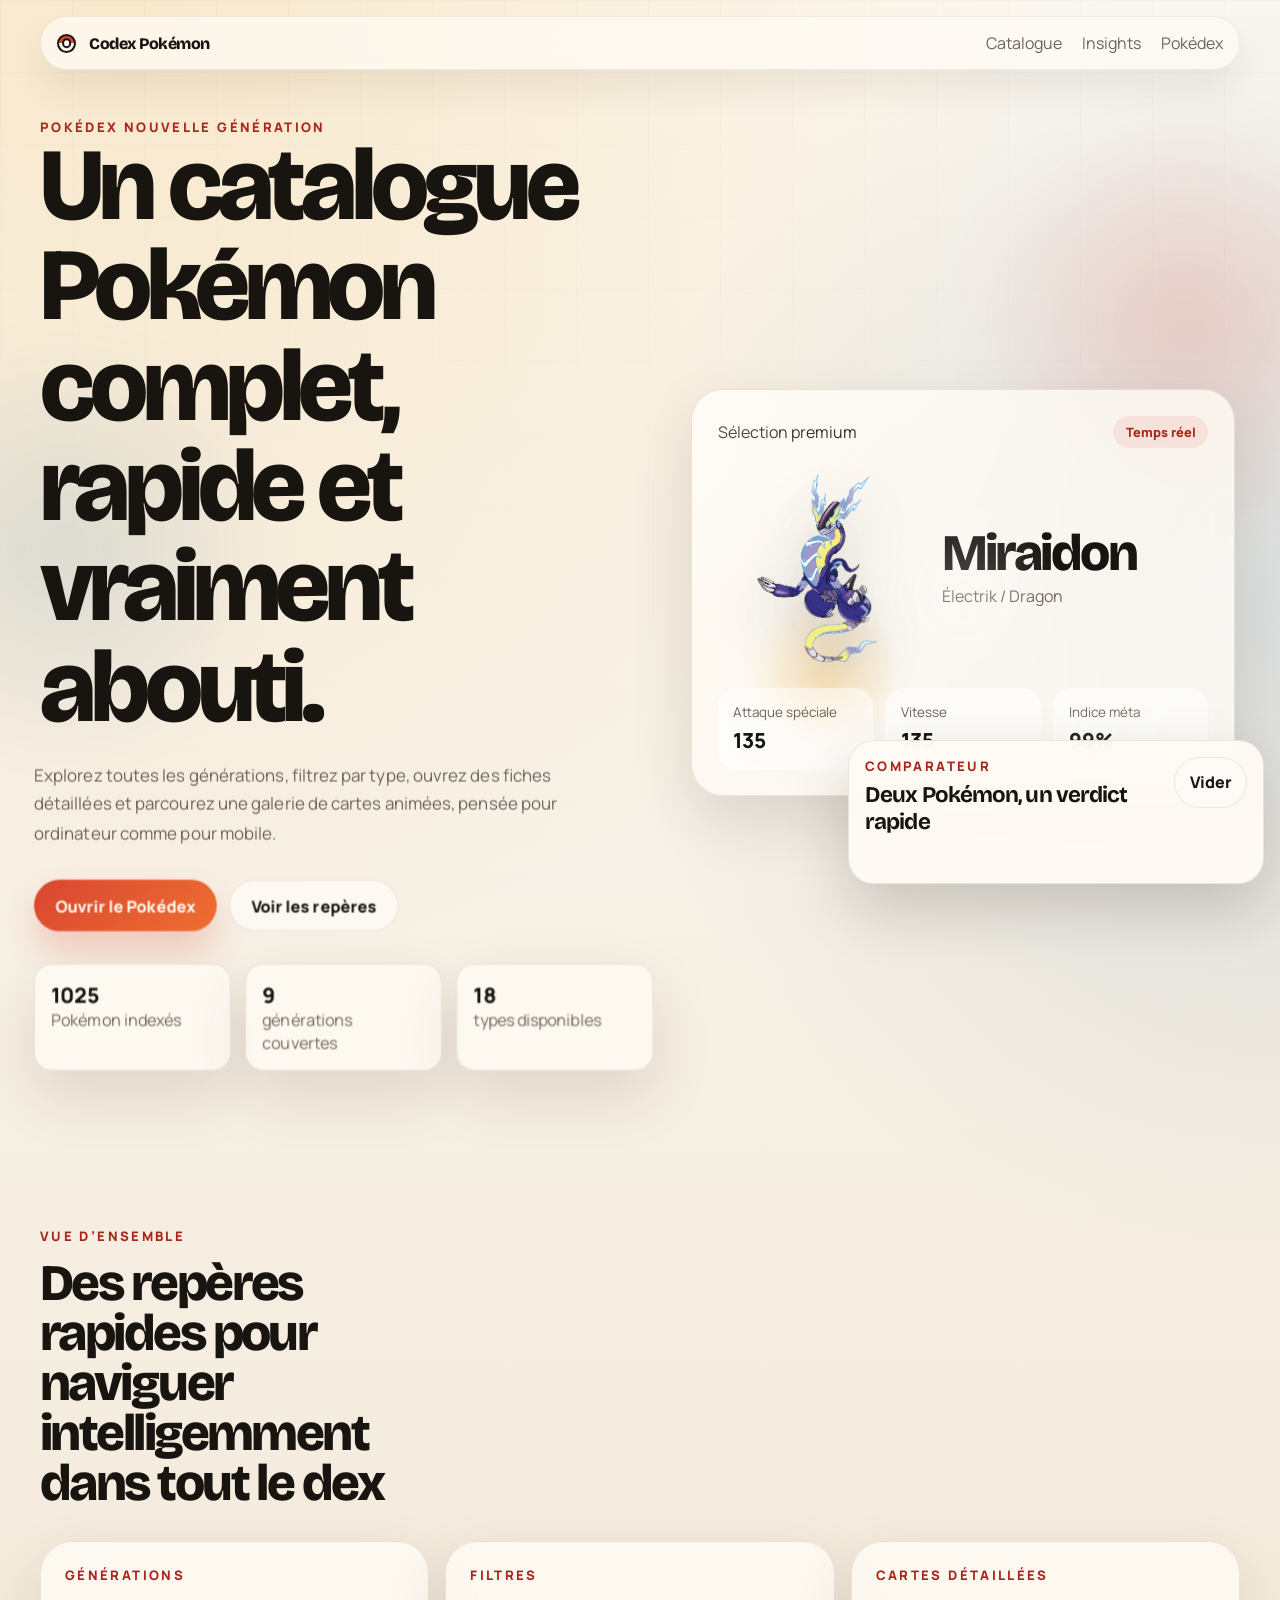
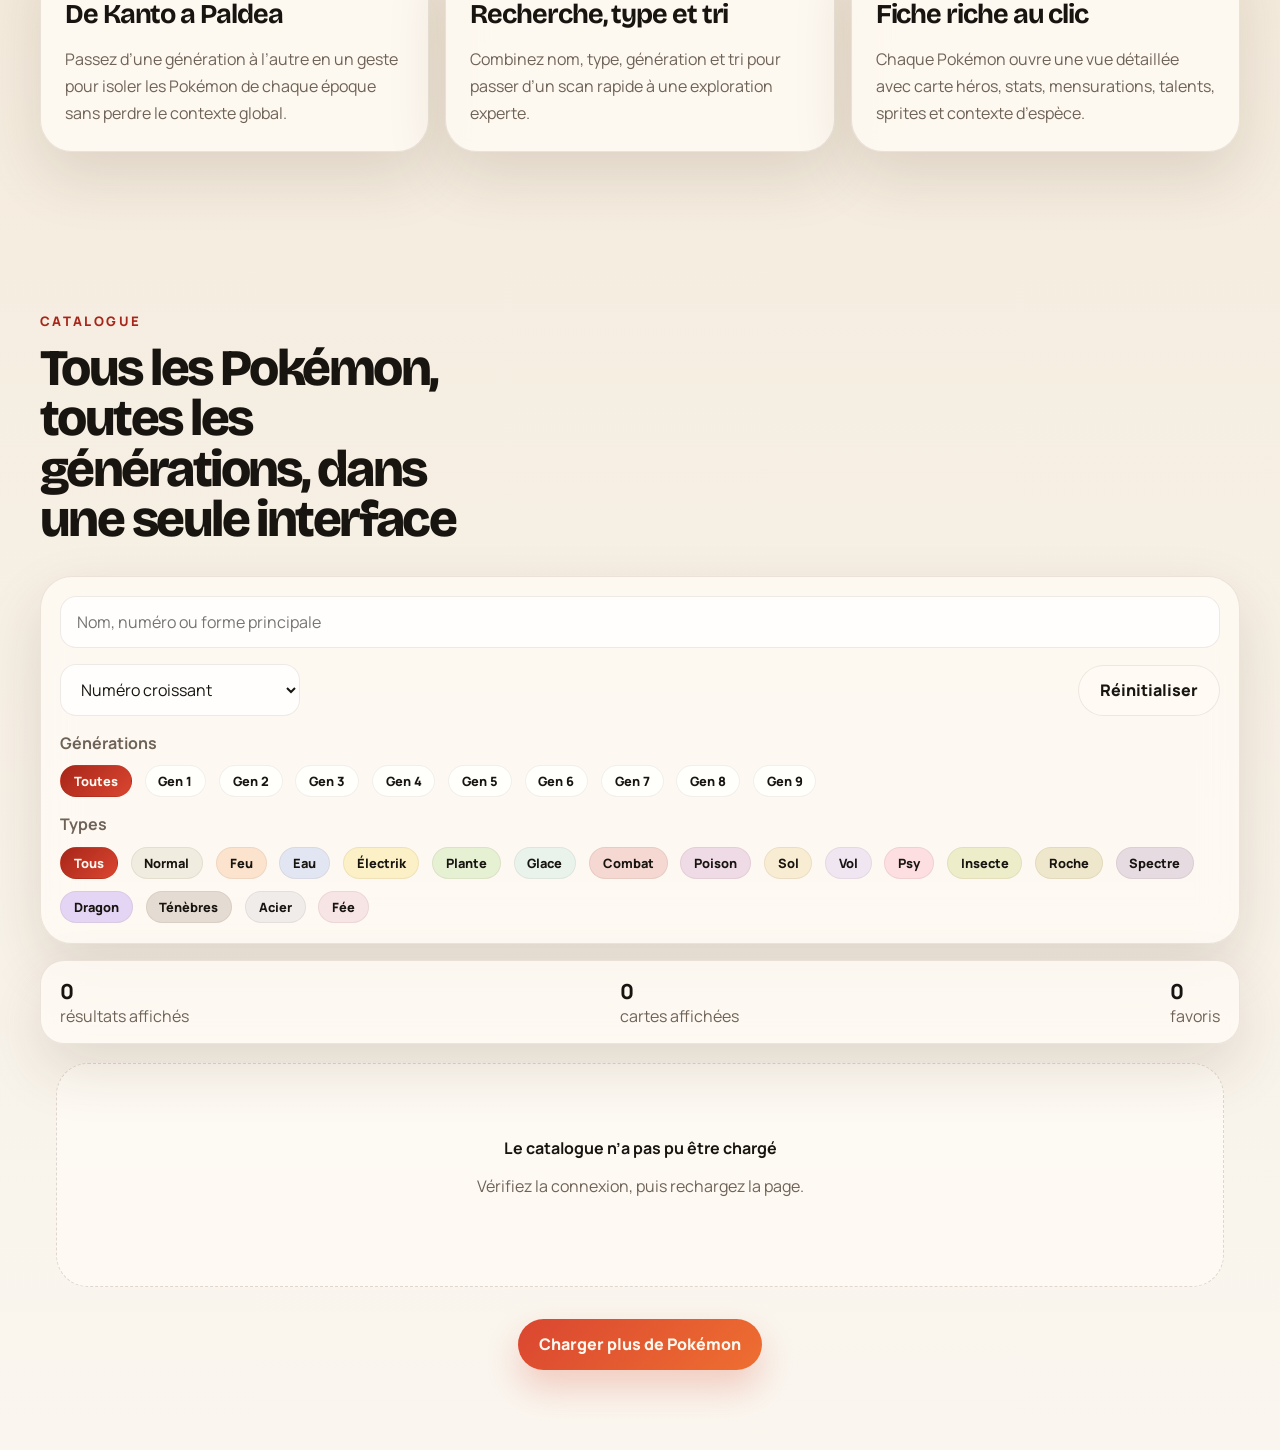
==== index.html @ 0882d07a "Add files via upload" ====
<!DOCTYPE html>
<html lang="fr">
  <head>
    <meta charset="UTF-8" />
    <meta name="viewport" content="width=device-width, initial-scale=1.0" />
    <title>Codex Pokémon</title>
    <meta
      name="description"
      content="Codex Pokémon est un Pokédex moderne, animé et responsive pour explorer tous les Pokémon de toutes les générations."
    />
    <link rel="preconnect" href="https://fonts.googleapis.com" />
    <link rel="preconnect" href="https://fonts.gstatic.com" crossorigin />
    <link
      href="https://fonts.googleapis.com/css2?family=Bricolage+Grotesque:wght@400;500;600;700;800&family=Manrope:wght@400;500;600;700;800&display=swap"
      rel="stylesheet"
    />
    <link rel="stylesheet" href="./styles.css" />
  </head>
  <body>
    <div class="page-shell">
      <div class="bg-orb orb-a" aria-hidden="true"></div>
      <div class="bg-orb orb-b" aria-hidden="true"></div>
      <div class="bg-mesh" aria-hidden="true"></div>

      <header class="topbar">
        <a class="brand" href="#hero" aria-label="Retour en haut">
          <span class="brand-ball" aria-hidden="true"></span>
          <span>Codex Pokémon</span>
        </a>

        <nav class="topnav" aria-label="Navigation principale">
          <a href="#catalogue">Catalogue</a>
          <a href="#insights">Insights</a>
          <a href="#pokedex-app">Pokédex</a>
        </nav>
      </header>

      <main>
        <section class="hero section" id="hero">
          <div class="hero-copy reveal">
            <p class="eyebrow">Pokédex nouvelle génération</p>
            <h1>Un catalogue Pokémon complet, rapide et vraiment abouti.</h1>
            <p class="hero-text">
              Explorez toutes les générations, filtrez par type, ouvrez des
              fiches détaillées et parcourez une galerie de cartes animées,
              pensée pour ordinateur comme pour mobile.
            </p>

            <div class="hero-actions">
              <a class="button button-primary" href="#pokedex-app">Ouvrir le Pokédex</a>
              <a class="button button-secondary" href="#insights">Voir les repères</a>
            </div>

            <div class="hero-metrics" id="hero-metrics">
              <article>
                <strong id="metric-total">1025</strong>
                <span>Pokémon indexés</span>
              </article>
              <article>
                <strong>9</strong>
                <span>générations couvertes</span>
              </article>
              <article>
                <strong>18</strong>
                <span>types disponibles</span>
              </article>
            </div>
          </div>

          <div class="hero-panel reveal reveal-delay">
            <div class="hero-card">
              <div class="hero-card-top">
                <p>Sélection premium</p>
                <span class="status-pill">Temps réel</span>
              </div>
              <div class="hero-feature">
                <img
                  id="hero-feature-art"
                  src="./assets/pokemon/1008.png"
                  alt="Miraidon"
                  loading="eager"
                  decoding="async"
                />
                <div>
                  <h2 id="hero-feature-name">Miraidon</h2>
                  <p id="hero-feature-types">Électrik / Dragon</p>
                </div>
              </div>
              <div class="hero-stats" id="hero-feature-stats">
                <div>
                  <span>Attaque spéciale</span>
                  <strong>135</strong>
                </div>
                <div>
                  <span>Vitesse</span>
                  <strong>135</strong>
                </div>
                <div>
                  <span>Indice méta</span>
                  <strong>99%</strong>
                </div>
              </div>
            </div>
          </div>
        </section>

        <section class="section insights" id="insights">
          <div class="section-heading reveal">
            <p class="eyebrow">Vue d’ensemble</p>
            <h2>Des repères rapides pour naviguer intelligemment dans tout le dex</h2>
          </div>

          <div class="insight-grid">
            <article class="insight-card reveal">
              <p class="insight-label">Générations</p>
              <h3>De Kanto a Paldea</h3>
              <p>
                Passez d’une génération à l’autre en un geste pour isoler les
                Pokémon de chaque époque sans perdre le contexte global.
              </p>
            </article>

            <article class="insight-card reveal reveal-delay">
              <p class="insight-label">Filtres</p>
              <h3>Recherche, type et tri</h3>
              <p>
                Combinez nom, type, génération et tri pour passer d’un scan
                rapide à une exploration experte.
              </p>
            </article>

            <article class="insight-card reveal reveal-long">
              <p class="insight-label">Cartes détaillées</p>
              <h3>Fiche riche au clic</h3>
              <p>
                Chaque Pokémon ouvre une vue détaillée avec carte héros, stats,
                mensurations, talents, sprites et contexte d’espèce.
              </p>
            </article>
          </div>
        </section>

        <section class="section pokedex-app" id="pokedex-app">
          <div class="section-heading reveal">
            <p class="eyebrow">Catalogue</p>
            <h2>Tous les Pokémon, toutes les générations, dans une seule interface</h2>
          </div>

          <div class="control-panel reveal" id="catalogue">
            <div class="search-bar">
              <label class="sr-only" for="search-input">Rechercher un Pokémon</label>
              <input
                id="search-input"
                type="search"
                placeholder="Nom, numéro ou forme principale"
                autocomplete="off"
              />
            </div>

            <div class="control-row">
              <div class="select-wrap">
                <label class="sr-only" for="sort-select">Trier</label>
                <select id="sort-select">
                  <option value="id-asc">Numéro croissant</option>
                  <option value="id-desc">Numéro décroissant</option>
                  <option value="name-asc">Nom A-Z</option>
                  <option value="name-desc">Nom Z-A</option>
                </select>
              </div>

              <button class="button button-secondary reset-button" id="reset-filters" type="button">
                Réinitialiser
              </button>
            </div>

            <div class="filter-group">
              <p>Générations</p>
              <div class="chip-row filter-row" id="generation-filters"></div>
            </div>

            <div class="filter-group">
              <p>Types</p>
              <div class="chip-row filter-row" id="type-filters"></div>
            </div>
          </div>

          <div class="results-bar reveal">
            <div>
              <strong id="results-count">0</strong>
              <span>résultats affichés</span>
            </div>
            <div>
              <strong id="visible-range">0</strong>
              <span>cartes affichées</span>
            </div>
            <div>
              <strong id="favorites-count">0</strong>
              <span>favoris</span>
            </div>
          </div>

          <div class="pokemon-grid" id="pokemon-grid" aria-live="polite"></div>

          <div class="load-more-wrap">
            <button class="button button-primary" id="load-more" type="button">
              Charger plus de Pokémon
            </button>
          </div>
        </section>
      </main>
    </div>

    <aside class="compare-panel" id="compare-panel" aria-live="polite">
      <div class="compare-head">
        <div>
          <p class="eyebrow">Comparateur</p>
          <h3>Deux Pokémon, un verdict rapide</h3>
        </div>
        <button class="button button-secondary compare-clear" id="compare-clear" type="button">
          Vider
        </button>
      </div>
      <div class="compare-slots" id="compare-slots"></div>
      <div class="compare-stats" id="compare-stats"></div>
    </aside>

    <dialog class="detail-modal" id="detail-modal">
      <button class="modal-close" id="modal-close" type="button" aria-label="Fermer la fiche">
        Fermer
      </button>

      <div class="modal-layout">
        <aside class="pokemon-card-showcase" id="pokemon-card-showcase">
          <div class="pokemon-card-frame">
            <div class="pokemon-card-gloss"></div>
            <div class="pokemon-card-topline">
              <span id="detail-card-id">#000</span>
              <span id="detail-card-gen">Gen 1</span>
            </div>
            <div class="pokemon-card-art">
              <img id="detail-art" src="" alt="" loading="lazy" decoding="async" />
            </div>
            <div class="pokemon-card-body">
              <h2 id="detail-name">Pokémon</h2>
              <div class="chip-row" id="detail-types"></div>
              <p id="detail-flavor">
                Chargement de la fiche détaillée en cours.
              </p>
            </div>
          </div>
        </aside>

        <section class="modal-content">
          <div class="modal-summary-grid">
            <article>
              <span>Taille</span>
              <strong id="detail-height">-</strong>
            </article>
            <article>
              <span>Poids</span>
              <strong id="detail-weight">-</strong>
            </article>
            <article>
              <span>Talents</span>
              <strong id="detail-abilities">-</strong>
            </article>
          </div>

          <div class="detail-block">
            <div class="detail-block-head">
              <h3>Statistiques</h3>
              <span id="detail-bst">BST 0</span>
            </div>
            <div class="stats-list" id="detail-stats"></div>
          </div>

          <div class="detail-block">
            <div class="detail-block-head">
              <h3>Capacités et contexte</h3>
              <span>Vue synthétique</span>
            </div>
            <div class="detail-grid">
              <article>
                <p class="mini-label">Expérience de base</p>
                <strong id="detail-exp">-</strong>
              </article>
              <article>
                <p class="mini-label">Taux de capture</p>
                <strong id="detail-capture">-</strong>
              </article>
              <article>
                <p class="mini-label">Habitat</p>
                <strong id="detail-habitat">-</strong>
              </article>
              <article>
                <p class="mini-label">Espèce principale</p>
                <strong id="detail-species">-</strong>
              </article>
            </div>
          </div>
        </section>
      </div>
    </dialog>

    <script src="./script.js"></script>
  </body>
</html>
---- styles.css ----
:root {
  --bg: #f5efe4;
  --bg-soft: #fbf7f2;
  --surface: rgba(255, 251, 245, 0.78);
  --surface-strong: rgba(255, 250, 244, 0.92);
  --stroke: rgba(88, 52, 34, 0.11);
  --text: #181511;
  --muted: #6f6358;
  --accent: #da4630;
  --accent-deep: #a82619;
  --gold: #efb347;
  --blue: #255d8f;
  --success: #2d8a55;
  --shadow: 0 24px 60px rgba(66, 35, 18, 0.13);
  --shadow-soft: 0 18px 36px rgba(66, 35, 18, 0.08);
  --radius-xl: 32px;
  --radius-lg: 24px;
  --radius-md: 18px;
  --radius-sm: 14px;
  --container: min(1200px, calc(100% - 2rem));
  --ease: cubic-bezier(0.2, 0.8, 0.2, 1);
  --duration: 220ms;
  --type-tint: rgba(239, 179, 71, 0.22);
}

* {
  box-sizing: border-box;
}

html {
  scroll-behavior: smooth;
}

body {
  margin: 0;
  min-height: 100dvh;
  font-family: "Manrope", sans-serif;
  color: var(--text);
  background:
    radial-gradient(circle at 10% 0%, rgba(239, 179, 71, 0.22), transparent 30%),
    radial-gradient(circle at 100% 20%, rgba(37, 93, 143, 0.14), transparent 24%),
    linear-gradient(180deg, #fbf8f2 0%, #f4ebdd 52%, #faf6ef 100%);
}

a {
  color: inherit;
  text-decoration: none;
}

button,
input,
select {
  font: inherit;
}

button,
[role="button"] {
  cursor: pointer;
}

img {
  display: block;
  max-width: 100%;
}

.sr-only {
  position: absolute;
  width: 1px;
  height: 1px;
  padding: 0;
  margin: -1px;
  overflow: hidden;
  clip: rect(0, 0, 0, 0);
  white-space: nowrap;
  border: 0;
}

.page-shell {
  position: relative;
  overflow: clip;
}

.bg-orb,
.bg-mesh {
  position: fixed;
  inset: auto;
  z-index: -1;
  pointer-events: none;
}

.bg-orb {
  width: 28rem;
  aspect-ratio: 1;
  border-radius: 50%;
  filter: blur(24px);
  opacity: 0.54;
}

.orb-a {
  top: 6rem;
  right: -8rem;
  background: radial-gradient(circle, rgba(218, 70, 48, 0.34), transparent 70%);
  animation: drift 18s ease-in-out infinite;
}

.orb-b {
  left: -10rem;
  bottom: 8rem;
  background: radial-gradient(circle, rgba(37, 93, 143, 0.25), transparent 70%);
  animation: drift 20s ease-in-out infinite reverse;
}

.bg-mesh {
  inset: 0;
  background-image:
    linear-gradient(rgba(24, 21, 17, 0.04) 1px, transparent 1px),
    linear-gradient(90deg, rgba(24, 21, 17, 0.04) 1px, transparent 1px);
  background-size: 72px 72px;
  mask-image: linear-gradient(180deg, rgba(0, 0, 0, 0.3), transparent 82%);
}

.topbar,
.section,
.load-more-wrap {
  width: var(--container);
  margin-inline: auto;
}

.topbar {
  position: sticky;
  top: 1rem;
  z-index: 20;
  display: flex;
  align-items: center;
  justify-content: space-between;
  gap: 1rem;
  margin-top: 1rem;
  padding: 0.95rem 1rem;
  border: 1px solid rgba(88, 52, 34, 0.08);
  border-radius: 999px;
  background: rgba(255, 251, 245, 0.7);
  backdrop-filter: blur(20px);
  box-shadow: var(--shadow-soft);
}

.brand {
  display: inline-flex;
  align-items: center;
  gap: 0.8rem;
  font-family: "Bricolage Grotesque", sans-serif;
  font-weight: 800;
  letter-spacing: -0.03em;
}

.brand-ball {
  position: relative;
  width: 1.2rem;
  height: 1.2rem;
  border-radius: 50%;
  background: linear-gradient(180deg, var(--accent) 0 48%, #faf7f2 48% 100%);
  border: 2px solid var(--text);
}

.brand-ball::after {
  content: "";
  position: absolute;
  top: 50%;
  left: 50%;
  width: 0.36rem;
  height: 0.36rem;
  transform: translate(-50%, -50%);
  border-radius: 50%;
  background: #faf7f2;
  border: 2px solid var(--text);
}

.topnav {
  display: flex;
  align-items: center;
  gap: 1.25rem;
}

.topnav a {
  color: var(--muted);
  transition: color var(--duration) var(--ease);
}

.topnav a:hover,
.topnav a:focus-visible {
  color: var(--text);
}

.section {
  padding: 5rem 0;
}

.hero {
  display: grid;
  grid-template-columns: 1.05fr 0.95fr;
  gap: 2rem;
  align-items: center;
  min-height: calc(100dvh - 7rem);
  padding-top: 3rem;
  perspective: 1400px;
}

.eyebrow,
.insight-label,
.mini-label {
  margin: 0;
  color: var(--accent-deep);
  font-size: 0.82rem;
  font-weight: 800;
  letter-spacing: 0.18em;
  text-transform: uppercase;
}

.hero h1,
.section-heading h2,
.hero-feature h2,
.pokemon-card-body h2 {
  margin: 0;
  font-family: "Bricolage Grotesque", sans-serif;
  font-weight: 800;
  letter-spacing: -0.05em;
  line-height: 0.98;
}

.hero h1 {
  max-width: 11ch;
  font-size: clamp(3.2rem, 8vw, 6.6rem);
}

.hero-text {
  max-width: 58ch;
  margin: 1.35rem 0 0;
  color: var(--muted);
  line-height: 1.7;
  font-size: 1.05rem;
}

.hero-actions,
.chip-row,
.control-row,
.results-bar {
  display: flex;
  align-items: center;
  gap: 0.8rem;
}

.hero-actions {
  flex-wrap: wrap;
  margin-top: 2rem;
}

.button {
  display: inline-flex;
  align-items: center;
  justify-content: center;
  min-height: 3.2rem;
  padding: 0.85rem 1.3rem;
  border: 0;
  border-radius: 999px;
  font-weight: 800;
  transition:
    transform var(--duration) var(--ease),
    box-shadow var(--duration) var(--ease),
    background var(--duration) var(--ease);
}

.button:hover,
.button:focus-visible {
  transform: translateY(-2px);
}

.button-primary {
  color: #fff8ef;
  background: linear-gradient(135deg, var(--accent) 0%, #ee6f31 100%);
  box-shadow: 0 18px 34px rgba(218, 70, 48, 0.24);
}

.button-secondary {
  color: var(--text);
  background: rgba(255, 251, 245, 0.8);
  border: 1px solid rgba(88, 52, 34, 0.1);
}

.hero-metrics {
  display: grid;
  grid-template-columns: repeat(3, minmax(0, 1fr));
  gap: 0.9rem;
  margin-top: 2rem;
}

.hero-metrics article,
.hero-card,
.insight-card,
.control-panel,
.results-bar,
.pokemon-card,
.detail-block,
.modal-summary-grid article {
  border: 1px solid var(--stroke);
  background: var(--surface);
  box-shadow: var(--shadow);
  backdrop-filter: blur(18px);
}

.hero-metrics article {
  padding: 1rem;
  border-radius: var(--radius-md);
}

.hero-metrics strong,
.results-bar strong,
.detail-grid strong {
  display: block;
  font-size: 1.3rem;
  font-weight: 800;
}

.hero-metrics span,
.results-bar span,
.modal-summary-grid span,
.detail-grid p {
  color: var(--muted);
}

.hero-panel {
  display: flex;
  justify-content: center;
  transform-style: preserve-3d;
}

.hero-copy {
  transform-style: preserve-3d;
  will-change: transform;
}

.hero-card {
  position: relative;
  width: min(34rem, 100%);
  padding: 1.6rem;
  border-radius: var(--radius-xl);
  overflow: hidden;
  transform-style: preserve-3d;
  will-change: transform;
}

.hero-card::before {
  content: "";
  position: absolute;
  inset: auto auto 10% 10%;
  width: 10rem;
  height: 10rem;
  border-radius: 50%;
  background: radial-gradient(circle, rgba(239, 179, 71, 0.34), transparent 70%);
}

.hero-card::after {
  content: "";
  position: absolute;
  inset: 0;
  background:
    linear-gradient(135deg, rgba(255, 255, 255, 0.36), transparent 28%, transparent 62%, rgba(255, 255, 255, 0.18)),
    radial-gradient(circle at var(--hero-spot-x, 50%) var(--hero-spot-y, 50%), rgba(255, 255, 255, 0.22), transparent 30%);
  pointer-events: none;
}

.hero-card-top {
  display: flex;
  align-items: center;
  justify-content: space-between;
  gap: 1rem;
}

.hero-card-top p,
.hero-feature p {
  margin: 0;
}

.status-pill,
.type-chip,
.gen-chip {
  display: inline-flex;
  align-items: center;
  justify-content: center;
  min-height: 2rem;
  padding: 0.35rem 0.8rem;
  border-radius: 999px;
  font-size: 0.8rem;
  font-weight: 800;
}

.status-pill {
  color: var(--accent-deep);
  background: rgba(218, 70, 48, 0.1);
}

.hero-feature {
  position: relative;
  display: grid;
  grid-template-columns: 13rem 1fr;
  align-items: center;
  gap: 1rem;
  margin-top: 1rem;
}

.hero-feature img {
  width: min(14rem, 100%);
  aspect-ratio: 1;
  object-fit: contain;
  filter: drop-shadow(0 24px 26px rgba(24, 21, 17, 0.18));
  animation: float-art 5s ease-in-out infinite;
  transform: translateZ(38px);
}

.hero-feature h2 {
  font-size: clamp(2.2rem, 4vw, 3.8rem);
  transform: translateZ(24px);
}

.hero-feature p {
  color: var(--muted);
  margin-top: 0.45rem;
}

.hero-card-top,
.hero-stats,
.hero-text,
.hero-actions,
.hero-metrics {
  transform: translateZ(14px);
}

.hero-stats {
  display: grid;
  grid-template-columns: repeat(3, minmax(0, 1fr));
  gap: 0.8rem;
  margin-top: 1rem;
}

.hero-stats div {
  padding: 0.95rem;
  border-radius: var(--radius-md);
  background: rgba(255, 255, 255, 0.5);
}

.hero-stats span {
  display: block;
  color: var(--muted);
  font-size: 0.84rem;
}

.hero-stats strong {
  display: block;
  margin-top: 0.35rem;
  font-size: 1.3rem;
  font-weight: 800;
}

.section-heading {
  display: grid;
  gap: 0.8rem;
  margin-bottom: 2rem;
}

.section-heading h2 {
  max-width: 13ch;
  font-size: clamp(2rem, 4vw, 4rem);
}

.insight-grid {
  display: grid;
  grid-template-columns: repeat(3, minmax(0, 1fr));
  gap: 1rem;
}

.insight-card {
  padding: 1.5rem;
  border-radius: var(--radius-xl);
}

.insight-card h3 {
  margin: 0.9rem 0 0.7rem;
  font-family: "Bricolage Grotesque", sans-serif;
  font-size: 1.7rem;
  letter-spacing: -0.04em;
}

.insight-card p:last-child {
  margin-bottom: 0;
  color: var(--muted);
  line-height: 1.7;
}

.control-panel {
  display: grid;
  gap: 1rem;
  padding: 1.2rem;
  border-radius: var(--radius-xl);
}

.search-bar input,
.select-wrap select {
  width: 100%;
  min-height: 3.25rem;
  padding: 0 1rem;
  border: 1px solid rgba(88, 52, 34, 0.1);
  border-radius: 1rem;
  background: rgba(255, 255, 255, 0.75);
  color: var(--text);
}

.control-row {
  justify-content: space-between;
  flex-wrap: wrap;
}

.select-wrap {
  min-width: 15rem;
}

.filter-group {
  display: grid;
  gap: 0.7rem;
}

.filter-group p {
  margin: 0;
  color: var(--muted);
  font-weight: 700;
}

.chip-row {
  flex-wrap: wrap;
}

.type-chip,
.gen-chip {
  border: 1px solid rgba(88, 52, 34, 0.08);
  background: rgba(255, 255, 255, 0.72);
  color: var(--text);
}

.gen-chip.active,
.type-chip.active {
  color: #fff9f1;
  background: linear-gradient(135deg, var(--accent-deep), var(--accent));
}

.results-bar {
  justify-content: space-between;
  margin-top: 1rem;
  padding: 1rem 1.2rem;
  border-radius: var(--radius-lg);
}

.pokemon-grid {
  width: var(--container);
  margin: 1.2rem auto 0;
  display: grid;
  grid-template-columns: repeat(4, minmax(0, 1fr));
  gap: 1rem;
}

.pokemon-card {
  position: relative;
  overflow: hidden;
  min-height: 24rem;
  padding: 1rem;
  border-radius: var(--radius-xl);
  transform-style: preserve-3d;
  transition:
    transform 260ms var(--ease),
    box-shadow 260ms var(--ease),
    border-color 260ms var(--ease);
  --spot-x: 50%;
  --spot-y: 50%;
  --card-accent: var(--type-tint);
  --card-accent-strong: rgba(218, 70, 48, 0.22);
}

.pokemon-card::before {
  content: "";
  position: absolute;
  inset: 0;
  background:
    radial-gradient(circle at var(--spot-x) var(--spot-y), rgba(255, 255, 255, 0.42), transparent 30%),
    linear-gradient(180deg, var(--card-accent-strong), transparent 56%);
  opacity: 0.72;
  transition: opacity 220ms var(--ease);
  pointer-events: none;
}

.pokemon-card:hover::before,
.pokemon-card:focus-visible::before {
  opacity: 1;
}

.pokemon-card:hover,
.pokemon-card:focus-visible {
  box-shadow: 0 28px 54px rgba(60, 31, 17, 0.18);
}

.pokemon-card-media {
  position: relative;
  display: grid;
  place-items: center;
  min-height: 12rem;
  margin-bottom: 1rem;
  border-radius: 1.4rem;
  background:
    radial-gradient(circle at 50% 18%, var(--card-accent), transparent 42%),
    linear-gradient(180deg, var(--card-accent-strong), rgba(255, 255, 255, 0.18));
  border: 1px solid rgba(255, 255, 255, 0.35);
}

.pokemon-card-media img {
  width: min(12rem, 78%);
  aspect-ratio: 1;
  object-fit: contain;
  filter: drop-shadow(0 18px 18px rgba(24, 21, 17, 0.14));
  transition: transform 260ms var(--ease);
}

.pokemon-card:hover .pokemon-card-media img,
.pokemon-card:focus-visible .pokemon-card-media img {
  transform: translateY(-6px) scale(1.05);
}

.pokemon-card::after {
  content: "";
  position: absolute;
  right: 1rem;
  bottom: 1rem;
  width: 6.5rem;
  height: 6.5rem;
  border-radius: 50%;
  background: radial-gradient(circle, var(--card-accent-strong), transparent 72%);
  opacity: 0.95;
  pointer-events: none;
}

.pokemon-card-head {
  display: flex;
  align-items: flex-start;
  justify-content: space-between;
  gap: 0.75rem;
}

.pokemon-card-id {
  color: var(--accent-deep);
  font-size: 0.8rem;
  font-weight: 800;
  letter-spacing: 0.16em;
  text-transform: uppercase;
}

.pokemon-card h3 {
  margin: 0.55rem 0 0;
  font-family: "Bricolage Grotesque", sans-serif;
  font-size: 1.65rem;
  letter-spacing: -0.04em;
}

.pokemon-card-meta,
.empty-state p,
.loading-state p {
  color: var(--muted);
}

.pokemon-card-meta {
  margin: 0.65rem 0 0;
  line-height: 1.65;
}

.pokemon-card-actions {
  display: flex;
  align-items: center;
  gap: 0.6rem;
  flex-wrap: wrap;
}

.pokemon-card-footer {
  display: flex;
  align-items: center;
  justify-content: space-between;
  gap: 0.8rem;
  margin-top: 1rem;
}

.pokemon-card-button {
  min-height: 2.6rem;
  padding: 0.6rem 0.95rem;
  border: 0;
  border-radius: 999px;
  background: rgba(255, 255, 255, 0.8);
  font-weight: 800;
}

.pokemon-card-button.is-favorite {
  color: #fff8ef;
  background: linear-gradient(135deg, var(--accent-deep), var(--accent));
}

.pokemon-card-button.is-compare {
  color: #fff8ef;
  background: linear-gradient(135deg, var(--blue), #4d85b7);
}

.loading-state,
.empty-state {
  width: var(--container);
  margin: 1.2rem auto 0;
  display: grid;
  place-items: center;
  min-height: 14rem;
  padding: 1.4rem;
  border-radius: var(--radius-xl);
  border: 1px dashed rgba(88, 52, 34, 0.18);
  background: rgba(255, 251, 245, 0.72);
  text-align: center;
}

.load-more-wrap {
  display: flex;
  justify-content: center;
  padding: 2rem 0 0;
}

.compare-panel {
  position: fixed;
  right: 1rem;
  bottom: 1rem;
  z-index: 30;
  width: min(26rem, calc(100% - 2rem));
  padding: 1rem;
  border-radius: 1.6rem;
  border: 1px solid var(--stroke);
  background: rgba(255, 250, 244, 0.94);
  box-shadow: 0 26px 60px rgba(46, 27, 18, 0.18);
  backdrop-filter: blur(18px);
}

.compare-panel[hidden] {
  display: none;
}

.compare-head {
  display: flex;
  align-items: flex-start;
  justify-content: space-between;
  gap: 1rem;
}

.compare-head h3 {
  margin: 0.4rem 0 0;
  font-family: "Bricolage Grotesque", sans-serif;
  font-size: 1.4rem;
  letter-spacing: -0.04em;
}

.compare-clear {
  min-height: 2.7rem;
  padding-inline: 0.9rem;
}

.compare-slots {
  display: grid;
  grid-template-columns: repeat(2, minmax(0, 1fr));
  gap: 0.8rem;
  margin-top: 1rem;
}

.compare-slot {
  min-height: 7rem;
  padding: 0.9rem;
  border-radius: 1.2rem;
  border: 1px dashed rgba(88, 52, 34, 0.18);
  background: rgba(255, 255, 255, 0.54);
}

.compare-slot strong {
  display: block;
  margin-top: 0.3rem;
  font-family: "Bricolage Grotesque", sans-serif;
  font-size: 1.2rem;
}

.compare-slot span,
.compare-empty {
  color: var(--muted);
}

.compare-stats {
  display: grid;
  gap: 0.75rem;
  margin-top: 1rem;
}

.compare-row {
  display: grid;
  grid-template-columns: minmax(0, 1fr) auto minmax(0, 1fr);
  align-items: center;
  gap: 0.7rem;
  font-size: 0.92rem;
}

.compare-row b {
  display: inline-flex;
  align-items: center;
  justify-content: center;
  min-width: 4rem;
  color: var(--muted);
}

.compare-value {
  display: flex;
  align-items: center;
  gap: 0.45rem;
}

.compare-value.right {
  justify-content: flex-end;
}

.compare-value.win {
  color: var(--success);
  font-weight: 800;
}

.compare-value.lose {
  opacity: 0.72;
}

.detail-modal {
  width: min(74rem, calc(100% - 1.5rem));
  padding: 1rem;
  border: 1px solid rgba(88, 52, 34, 0.1);
  border-radius: 2rem;
  background:
    linear-gradient(180deg, rgba(255, 251, 245, 0.97), rgba(246, 238, 229, 0.98)),
    linear-gradient(135deg, rgba(218, 70, 48, 0.06), rgba(37, 93, 143, 0.05));
  box-shadow: 0 30px 90px rgba(49, 29, 19, 0.26);
}

.detail-modal::backdrop {
  background: rgba(18, 16, 14, 0.48);
  backdrop-filter: blur(8px);
}

.modal-close {
  margin-left: auto;
  display: inline-flex;
  align-items: center;
  justify-content: center;
  min-height: 2.9rem;
  padding: 0.7rem 1rem;
  border: 0;
  border-radius: 999px;
  background: rgba(255, 255, 255, 0.84);
  font-weight: 800;
}

.modal-layout {
  display: grid;
  grid-template-columns: 0.95fr 1.05fr;
  gap: 1.2rem;
  padding-top: 0.75rem;
}

.pokemon-card-showcase {
  display: grid;
  place-items: center;
}

.pokemon-card-frame {
  position: relative;
  width: 100%;
  max-width: 28rem;
  min-height: 38rem;
  padding: 1rem;
  border-radius: 2rem;
  background:
    linear-gradient(180deg, rgba(255, 248, 234, 0.98), rgba(255, 239, 215, 0.98)),
    linear-gradient(135deg, rgba(239, 179, 71, 0.16), rgba(218, 70, 48, 0.1));
  border: 1px solid rgba(181, 124, 38, 0.26);
  box-shadow: 0 28px 64px rgba(66, 35, 18, 0.18);
  overflow: hidden;
}

.pokemon-card-gloss {
  position: absolute;
  inset: 0;
  background: linear-gradient(135deg, rgba(255, 255, 255, 0.55), transparent 36%, transparent 64%, rgba(255, 255, 255, 0.26));
  pointer-events: none;
}

.pokemon-card-topline {
  display: flex;
  align-items: center;
  justify-content: space-between;
  gap: 1rem;
  position: relative;
  z-index: 1;
  font-weight: 800;
}

.pokemon-card-art {
  position: relative;
  display: grid;
  place-items: center;
  min-height: 17rem;
  margin-top: 1rem;
  border-radius: 1.6rem;
  background:
    radial-gradient(circle at top, rgba(239, 179, 71, 0.28), transparent 44%),
    linear-gradient(180deg, rgba(255, 255, 255, 0.72), rgba(255, 255, 255, 0.22));
}

.pokemon-card-art img {
  width: min(18rem, 88%);
  aspect-ratio: 1;
  object-fit: contain;
  filter: drop-shadow(0 24px 24px rgba(24, 21, 17, 0.18));
}

.pokemon-card-body {
  position: relative;
  z-index: 1;
  margin-top: 1rem;
}

.pokemon-card-body h2 {
  font-size: clamp(2rem, 4vw, 3.8rem);
}

.pokemon-card-body p {
  margin: 1rem 0 0;
  color: var(--muted);
  line-height: 1.7;
}

.modal-content {
  display: grid;
  gap: 1rem;
}

.modal-summary-grid {
  display: grid;
  grid-template-columns: repeat(3, minmax(0, 1fr));
  gap: 0.8rem;
}

.modal-summary-grid article,
.detail-block {
  border-radius: var(--radius-lg);
}

.modal-summary-grid article {
  padding: 1rem;
}

.detail-block {
  padding: 1rem;
}

.detail-block-head {
  display: flex;
  align-items: center;
  justify-content: space-between;
  gap: 1rem;
  margin-bottom: 1rem;
}

.detail-block-head h3 {
  margin: 0;
  font-family: "Bricolage Grotesque", sans-serif;
  font-size: 1.4rem;
}

.detail-block-head span {
  color: var(--muted);
  font-weight: 700;
}

.stats-list {
  display: grid;
  gap: 0.8rem;
}

.stat-row {
  display: grid;
  grid-template-columns: 9rem minmax(0, 1fr) auto;
  align-items: center;
  gap: 0.8rem;
}

.stat-row span,
.stat-row strong {
  font-size: 0.95rem;
}

.stat-row span {
  color: var(--muted);
}

.stat-bar {
  height: 0.72rem;
  border-radius: 999px;
  overflow: hidden;
  background: rgba(88, 52, 34, 0.08);
}

.stat-bar i {
  display: block;
  height: 100%;
  border-radius: inherit;
  background: linear-gradient(90deg, var(--accent), var(--gold));
}

.detail-grid {
  display: grid;
  grid-template-columns: repeat(2, minmax(0, 1fr));
  gap: 0.8rem;
}

.detail-grid article {
  padding: 1rem;
  border-radius: var(--radius-md);
  background: rgba(255, 255, 255, 0.55);
  border: 1px solid rgba(88, 52, 34, 0.08);
}

.detail-grid strong {
  margin-top: 0.4rem;
}

.reveal {
  opacity: 0;
  transform: translateY(22px);
  transition:
    opacity 520ms var(--ease),
    transform 520ms var(--ease);
}

.reveal.is-visible {
  opacity: 1;
  transform: translateY(0);
}

.reveal-delay {
  transition-delay: 80ms;
}

.reveal-long {
  transition-delay: 140ms;
}

.type-normal { background: rgba(168, 167, 122, 0.16); }
.type-fire { background: rgba(238, 129, 48, 0.18); }
.type-water { background: rgba(99, 144, 240, 0.18); }
.type-electric { background: rgba(247, 208, 44, 0.22); }
.type-grass { background: rgba(122, 199, 76, 0.18); }
.type-ice { background: rgba(150, 217, 214, 0.2); }
.type-fighting { background: rgba(194, 46, 40, 0.16); }
.type-poison { background: rgba(163, 62, 161, 0.16); }
.type-ground { background: rgba(226, 191, 101, 0.22); }
.type-flying { background: rgba(169, 143, 243, 0.18); }
.type-psychic { background: rgba(249, 85, 135, 0.16); }
.type-bug { background: rgba(166, 185, 26, 0.18); }
.type-rock { background: rgba(182, 161, 54, 0.2); }
.type-ghost { background: rgba(115, 87, 151, 0.18); }
.type-dragon { background: rgba(111, 53, 252, 0.18); }
.type-dark { background: rgba(112, 87, 70, 0.18); }
.type-steel { background: rgba(183, 183, 206, 0.2); }
.type-fairy { background: rgba(214, 133, 173, 0.18); }

.card-type-normal { --card-accent: rgba(168, 167, 122, 0.42); --card-accent-strong: rgba(168, 167, 122, 0.28); }
.card-type-fire { --card-accent: rgba(238, 129, 48, 0.54); --card-accent-strong: rgba(238, 129, 48, 0.34); }
.card-type-water { --card-accent: rgba(99, 144, 240, 0.5); --card-accent-strong: rgba(99, 144, 240, 0.32); }
.card-type-electric { --card-accent: rgba(247, 208, 44, 0.6); --card-accent-strong: rgba(247, 208, 44, 0.34); }
.card-type-grass { --card-accent: rgba(122, 199, 76, 0.5); --card-accent-strong: rgba(122, 199, 76, 0.32); }
.card-type-ice { --card-accent: rgba(150, 217, 214, 0.52); --card-accent-strong: rgba(150, 217, 214, 0.32); }
.card-type-fighting { --card-accent: rgba(194, 46, 40, 0.5); --card-accent-strong: rgba(194, 46, 40, 0.32); }
.card-type-poison { --card-accent: rgba(163, 62, 161, 0.48); --card-accent-strong: rgba(163, 62, 161, 0.3); }
.card-type-ground { --card-accent: rgba(226, 191, 101, 0.54); --card-accent-strong: rgba(226, 191, 101, 0.34); }
.card-type-flying { --card-accent: rgba(169, 143, 243, 0.48); --card-accent-strong: rgba(169, 143, 243, 0.3); }
.card-type-psychic { --card-accent: rgba(249, 85, 135, 0.48); --card-accent-strong: rgba(249, 85, 135, 0.3); }
.card-type-bug { --card-accent: rgba(166, 185, 26, 0.5); --card-accent-strong: rgba(166, 185, 26, 0.3); }
.card-type-rock { --card-accent: rgba(182, 161, 54, 0.5); --card-accent-strong: rgba(182, 161, 54, 0.3); }
.card-type-ghost { --card-accent: rgba(115, 87, 151, 0.48); --card-accent-strong: rgba(115, 87, 151, 0.3); }
.card-type-dragon { --card-accent: rgba(111, 53, 252, 0.5); --card-accent-strong: rgba(111, 53, 252, 0.32); }
.card-type-dark { --card-accent: rgba(112, 87, 70, 0.48); --card-accent-strong: rgba(112, 87, 70, 0.3); }
.card-type-steel { --card-accent: rgba(183, 183, 206, 0.52); --card-accent-strong: rgba(183, 183, 206, 0.32); }
.card-type-fairy { --card-accent: rgba(214, 133, 173, 0.48); --card-accent-strong: rgba(214, 133, 173, 0.3); }

:focus-visible {
  outline: 3px solid rgba(37, 93, 143, 0.42);
  outline-offset: 3px;
}

@keyframes drift {
  0%,
  100% { transform: translate3d(0, 0, 0); }
  50% { transform: translate3d(0, -12px, 0); }
}

@keyframes float-art {
  0%,
  100% { transform: translateY(0); }
  50% { transform: translateY(-8px); }
}

@media (max-width: 1100px) {
  .pokemon-grid {
    grid-template-columns: repeat(3, minmax(0, 1fr));
  }
}

@media (max-width: 960px) {
  .hero,
  .insight-grid,
  .modal-layout {
    grid-template-columns: 1fr;
  }

  .hero {
    min-height: auto;
  }

  .hero h1,
  .section-heading h2 {
    max-width: none;
  }

  .hero-feature {
    grid-template-columns: 1fr;
    text-align: center;
  }

  .hero-feature img {
    margin-inline: auto;
  }

  .hero-stats,
  .modal-summary-grid,
  .detail-grid {
    grid-template-columns: repeat(2, minmax(0, 1fr));
  }

  .pokemon-grid {
    grid-template-columns: repeat(2, minmax(0, 1fr));
  }
}

@media (max-width: 760px) {
  .topbar {
    border-radius: 1.4rem;
    padding: 0.8rem 0.9rem;
  }

  .topnav {
    display: none;
  }

  .section {
    padding: 4rem 0;
  }

  .hero h1 {
    font-size: clamp(2.8rem, 14vw, 4.6rem);
  }

  .hero-metrics,
  .hero-stats,
  .results-bar,
  .modal-summary-grid,
  .detail-grid {
    grid-template-columns: 1fr;
  }

  .results-bar {
    align-items: flex-start;
    flex-direction: column;
  }

  .control-row {
    align-items: stretch;
    flex-direction: column;
  }

  .select-wrap {
    min-width: 0;
  }

  .pokemon-grid {
    grid-template-columns: 1fr;
  }

  .compare-panel {
    left: 1rem;
    right: 1rem;
    width: auto;
  }

  .compare-slots,
  .compare-row {
    grid-template-columns: 1fr;
  }

  .stat-row {
    grid-template-columns: 1fr;
  }

  .pokemon-card-frame {
    min-height: auto;
  }
}

@media (prefers-reduced-motion: reduce) {
  html {
    scroll-behavior: auto;
  }

  *,
  *::before,
  *::after {
    animation: none !important;
    transition-duration: 0.01ms !important;
    transition-delay: 0ms !important;
  }

  .reveal {
    opacity: 1;
    transform: none;
  }
}
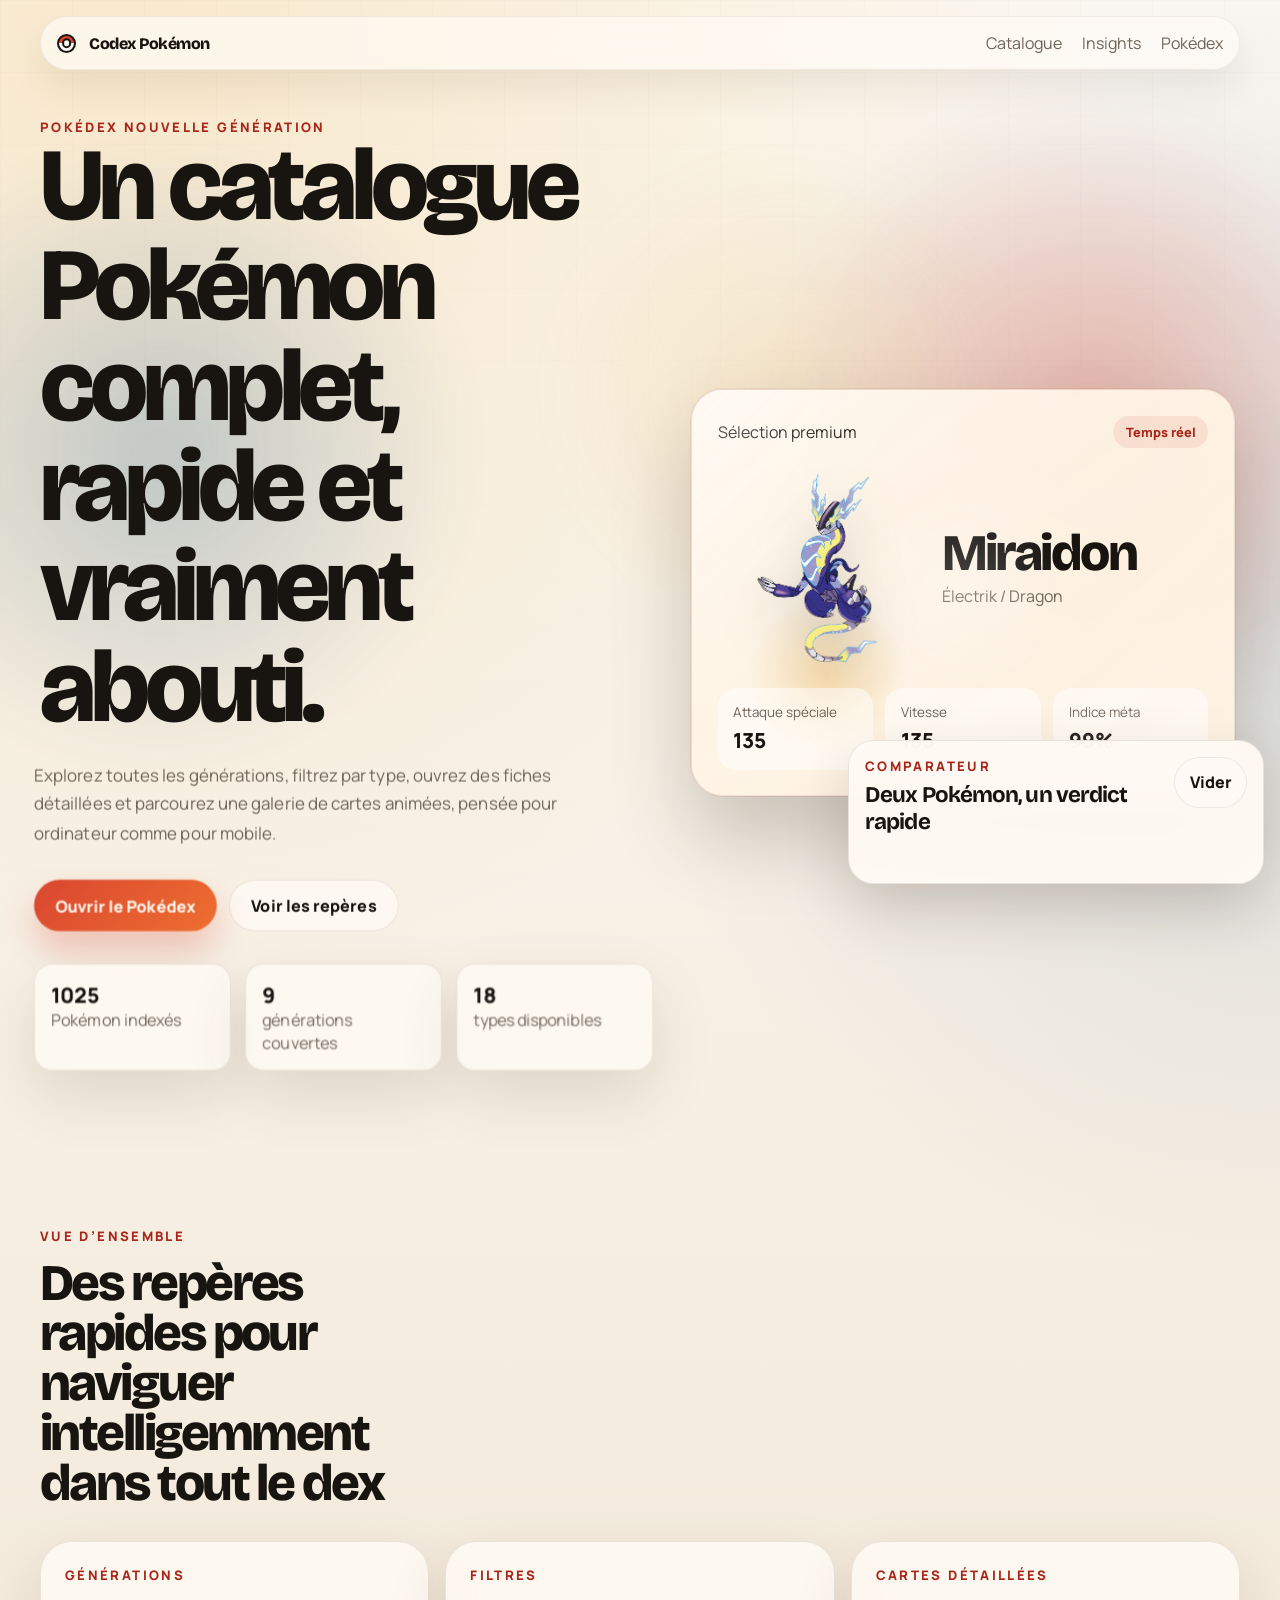
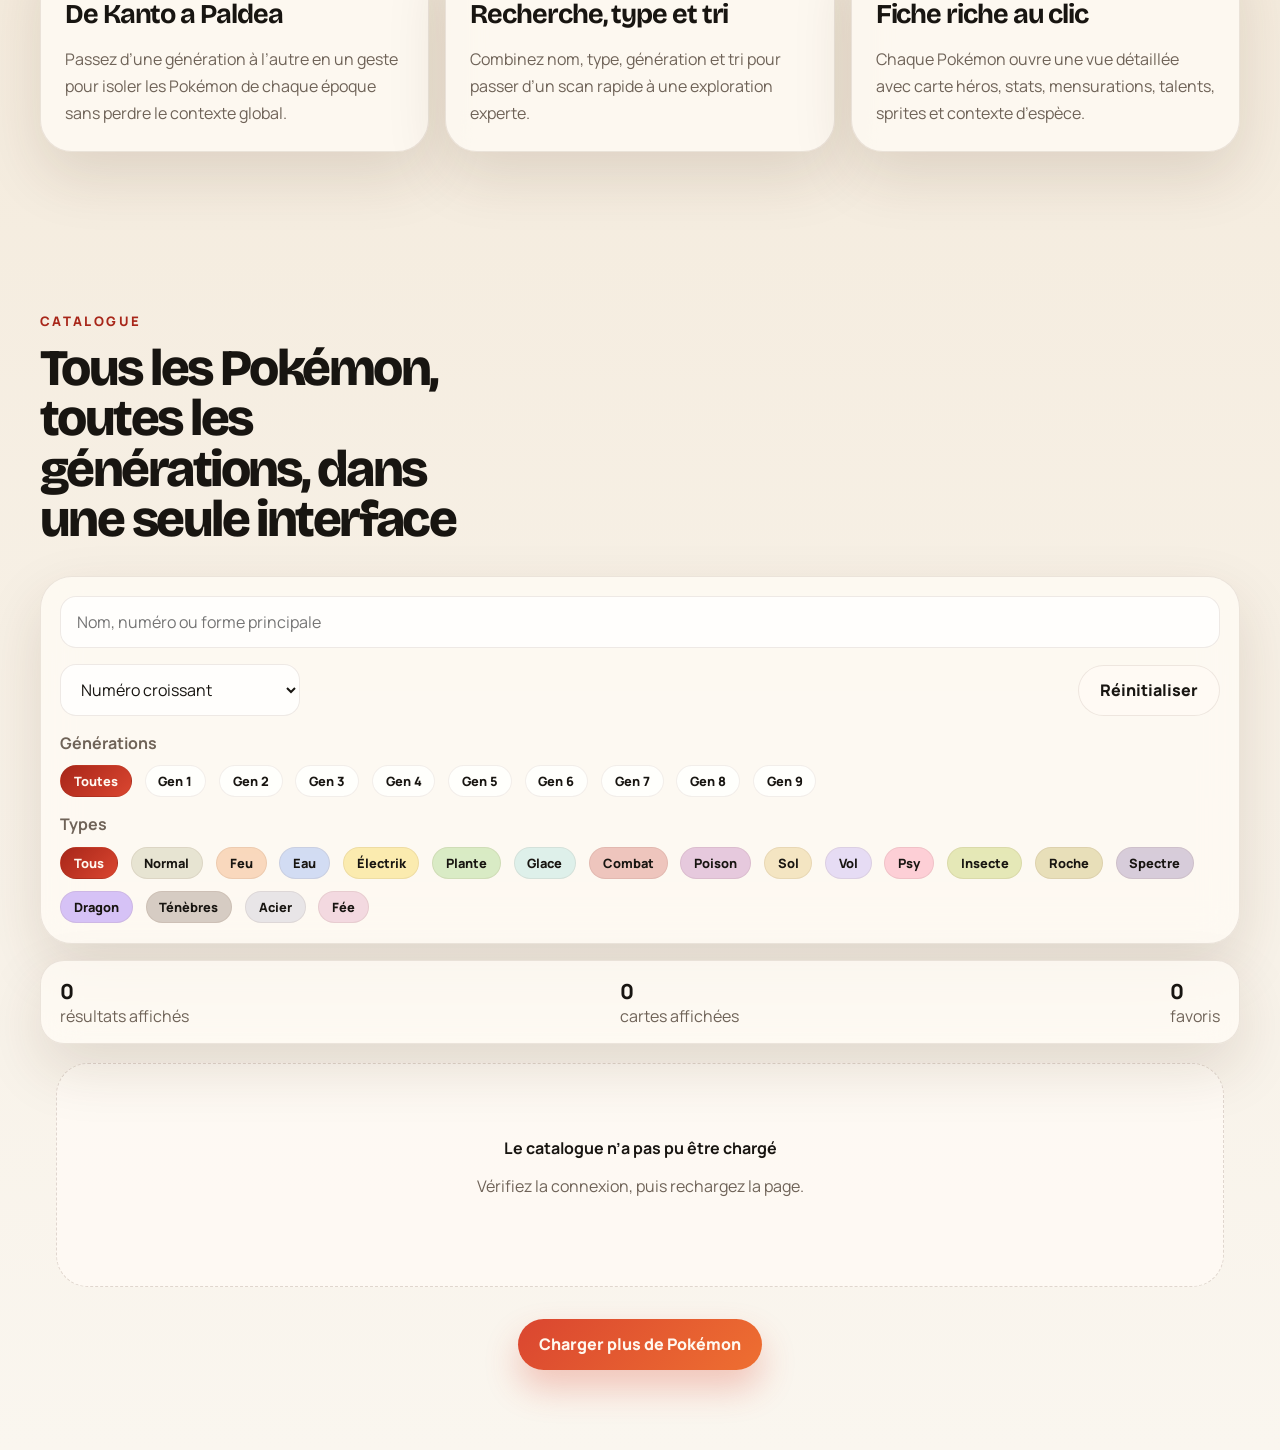
==== commit 275033f8: "feat: enhance UI/UX — vibrant type-based design, mobile FAB, swipe gestures Inspired by UI/UX Pro Ma" ====
--- a/index.html
+++ b/index.html
@@ -20,6 +20,7 @@
     <div class="page-shell">
       <div class="bg-orb orb-a" aria-hidden="true"></div>
       <div class="bg-orb orb-b" aria-hidden="true"></div>
+      <div class="bg-orb orb-c" aria-hidden="true"></div>
       <div class="bg-mesh" aria-hidden="true"></div>
 
       <header class="topbar">
@@ -302,6 +303,12 @@
       </div>
     </dialog>
 
+    <button class="fab-filter" id="fab-filter" type="button" aria-label="Filtres et recherche">
+      <svg width="22" height="22" viewBox="0 0 24 24" fill="none" stroke="currentColor" stroke-width="2.5" stroke-linecap="round" stroke-linejoin="round" aria-hidden="true">
+        <circle cx="11" cy="11" r="8"/><line x1="21" y1="21" x2="16.65" y2="16.65"/>
+      </svg>
+    </button>
+
     <script src="./script.js"></script>
   </body>
 </html>
--- a/styles.css
+++ b/styles.css
@@ -21,6 +21,7 @@
   --ease: cubic-bezier(0.2, 0.8, 0.2, 1);
   --duration: 220ms;
   --type-tint: rgba(239, 179, 71, 0.22);
+  --accent-glow: rgba(218, 70, 48, 0.32);
 }
 
 * {
@@ -99,15 +100,28 @@
 .orb-a {
   top: 6rem;
   right: -8rem;
-  background: radial-gradient(circle, rgba(218, 70, 48, 0.34), transparent 70%);
+  width: 40rem;
+  background: radial-gradient(circle, rgba(218, 70, 48, 0.46), transparent 70%);
   animation: drift 18s ease-in-out infinite;
+  opacity: 0.72;
 }
 
 .orb-b {
   left: -10rem;
   bottom: 8rem;
-  background: radial-gradient(circle, rgba(37, 93, 143, 0.25), transparent 70%);
+  width: 40rem;
+  background: radial-gradient(circle, rgba(37, 93, 143, 0.36), transparent 70%);
   animation: drift 20s ease-in-out infinite reverse;
+  opacity: 0.72;
+}
+
+.orb-c {
+  right: 20%;
+  bottom: 30%;
+  width: 30rem;
+  background: radial-gradient(circle, rgba(239, 179, 71, 0.30), transparent 70%);
+  animation: drift 22s ease-in-out infinite;
+  opacity: 0.55;
 }
 
 .bg-mesh {
@@ -276,7 +290,27 @@
 .button-primary {
   color: #fff8ef;
   background: linear-gradient(135deg, var(--accent) 0%, #ee6f31 100%);
-  box-shadow: 0 18px 34px rgba(218, 70, 48, 0.24);
+  box-shadow: 0 18px 34px rgba(218, 70, 48, 0.28);
+  position: relative;
+  overflow: hidden;
+}
+
+.button-primary::after {
+  content: '';
+  position: absolute;
+  inset: 0;
+  background: linear-gradient(105deg, transparent 35%, rgba(255, 255, 255, 0.30) 50%, transparent 65%);
+  background-size: 200% auto;
+  border-radius: inherit;
+  opacity: 0;
+  transition: opacity 180ms;
+  pointer-events: none;
+}
+
+.button-primary:hover::after,
+.button-primary:focus-visible::after {
+  opacity: 1;
+  animation: shimmer-badge 0.65s linear;
 }
 
 .button-secondary {
@@ -345,6 +379,9 @@
   overflow: hidden;
   transform-style: preserve-3d;
   will-change: transform;
+  box-shadow: 0 40px 80px rgba(66, 35, 18, 0.22), 0 0 0 1px rgba(218, 70, 48, 0.10);
+  background: linear-gradient(145deg, rgba(255, 248, 238, 0.94) 0%, rgba(255, 240, 220, 0.90) 100%);
+  backdrop-filter: blur(22px);
 }
 
 .hero-card::before {
@@ -579,6 +616,7 @@
   --spot-y: 50%;
   --card-accent: var(--type-tint);
   --card-accent-strong: rgba(218, 70, 48, 0.22);
+  border-top: 2px solid var(--type-border, rgba(88, 52, 34, 0.11));
 }
 
 .pokemon-card::before {
@@ -600,7 +638,9 @@
 
 .pokemon-card:hover,
 .pokemon-card:focus-visible {
-  box-shadow: 0 28px 54px rgba(60, 31, 17, 0.18);
+  box-shadow:
+    0 28px 54px rgba(60, 31, 17, 0.18),
+    0 8px 32px var(--type-glow, var(--accent-glow));
 }
 
 .pokemon-card-media {
@@ -621,12 +661,17 @@
   aspect-ratio: 1;
   object-fit: contain;
   filter: drop-shadow(0 18px 18px rgba(24, 21, 17, 0.14));
-  transition: transform 260ms var(--ease);
+  transition: transform 260ms var(--ease), filter 260ms var(--ease);
 }
 
 .pokemon-card:hover .pokemon-card-media img,
 .pokemon-card:focus-visible .pokemon-card-media img {
   transform: translateY(-6px) scale(1.05);
+  filter: drop-shadow(0 22px 20px var(--type-glow, rgba(24, 21, 17, 0.20)));
+}
+
+.pokemon-card.fav-swipe {
+  animation: fav-flash 0.55s var(--ease);
 }
 
 .pokemon-card::after {
@@ -1018,6 +1063,9 @@
   height: 100%;
   border-radius: inherit;
   background: linear-gradient(90deg, var(--accent), var(--gold));
+  width: 0%;
+  animation: fill-bar 700ms var(--ease) forwards;
+  animation-delay: var(--bar-delay, 0ms);
 }
 
 .detail-grid {
@@ -1058,43 +1106,43 @@
   transition-delay: 140ms;
 }
 
-.type-normal { background: rgba(168, 167, 122, 0.16); }
-.type-fire { background: rgba(238, 129, 48, 0.18); }
-.type-water { background: rgba(99, 144, 240, 0.18); }
-.type-electric { background: rgba(247, 208, 44, 0.22); }
-.type-grass { background: rgba(122, 199, 76, 0.18); }
-.type-ice { background: rgba(150, 217, 214, 0.2); }
-.type-fighting { background: rgba(194, 46, 40, 0.16); }
-.type-poison { background: rgba(163, 62, 161, 0.16); }
-.type-ground { background: rgba(226, 191, 101, 0.22); }
-.type-flying { background: rgba(169, 143, 243, 0.18); }
-.type-psychic { background: rgba(249, 85, 135, 0.16); }
-.type-bug { background: rgba(166, 185, 26, 0.18); }
-.type-rock { background: rgba(182, 161, 54, 0.2); }
-.type-ghost { background: rgba(115, 87, 151, 0.18); }
-.type-dragon { background: rgba(111, 53, 252, 0.18); }
-.type-dark { background: rgba(112, 87, 70, 0.18); }
-.type-steel { background: rgba(183, 183, 206, 0.2); }
-.type-fairy { background: rgba(214, 133, 173, 0.18); }
-
-.card-type-normal { --card-accent: rgba(168, 167, 122, 0.42); --card-accent-strong: rgba(168, 167, 122, 0.28); }
-.card-type-fire { --card-accent: rgba(238, 129, 48, 0.54); --card-accent-strong: rgba(238, 129, 48, 0.34); }
-.card-type-water { --card-accent: rgba(99, 144, 240, 0.5); --card-accent-strong: rgba(99, 144, 240, 0.32); }
-.card-type-electric { --card-accent: rgba(247, 208, 44, 0.6); --card-accent-strong: rgba(247, 208, 44, 0.34); }
-.card-type-grass { --card-accent: rgba(122, 199, 76, 0.5); --card-accent-strong: rgba(122, 199, 76, 0.32); }
-.card-type-ice { --card-accent: rgba(150, 217, 214, 0.52); --card-accent-strong: rgba(150, 217, 214, 0.32); }
-.card-type-fighting { --card-accent: rgba(194, 46, 40, 0.5); --card-accent-strong: rgba(194, 46, 40, 0.32); }
-.card-type-poison { --card-accent: rgba(163, 62, 161, 0.48); --card-accent-strong: rgba(163, 62, 161, 0.3); }
-.card-type-ground { --card-accent: rgba(226, 191, 101, 0.54); --card-accent-strong: rgba(226, 191, 101, 0.34); }
-.card-type-flying { --card-accent: rgba(169, 143, 243, 0.48); --card-accent-strong: rgba(169, 143, 243, 0.3); }
-.card-type-psychic { --card-accent: rgba(249, 85, 135, 0.48); --card-accent-strong: rgba(249, 85, 135, 0.3); }
-.card-type-bug { --card-accent: rgba(166, 185, 26, 0.5); --card-accent-strong: rgba(166, 185, 26, 0.3); }
-.card-type-rock { --card-accent: rgba(182, 161, 54, 0.5); --card-accent-strong: rgba(182, 161, 54, 0.3); }
-.card-type-ghost { --card-accent: rgba(115, 87, 151, 0.48); --card-accent-strong: rgba(115, 87, 151, 0.3); }
-.card-type-dragon { --card-accent: rgba(111, 53, 252, 0.5); --card-accent-strong: rgba(111, 53, 252, 0.32); }
-.card-type-dark { --card-accent: rgba(112, 87, 70, 0.48); --card-accent-strong: rgba(112, 87, 70, 0.3); }
-.card-type-steel { --card-accent: rgba(183, 183, 206, 0.52); --card-accent-strong: rgba(183, 183, 206, 0.32); }
-.card-type-fairy { --card-accent: rgba(214, 133, 173, 0.48); --card-accent-strong: rgba(214, 133, 173, 0.3); }
+.type-normal   { background: rgba(168, 167, 122, 0.26); }
+.type-fire     { background: rgba(238, 129, 48, 0.28); }
+.type-water    { background: rgba(99, 144, 240, 0.28); }
+.type-electric { background: rgba(247, 208, 44, 0.34); }
+.type-grass    { background: rgba(122, 199, 76, 0.28); }
+.type-ice      { background: rgba(150, 217, 214, 0.30); }
+.type-fighting { background: rgba(194, 46, 40, 0.26); }
+.type-poison   { background: rgba(163, 62, 161, 0.26); }
+.type-ground   { background: rgba(226, 191, 101, 0.34); }
+.type-flying   { background: rgba(169, 143, 243, 0.28); }
+.type-psychic  { background: rgba(249, 85, 135, 0.26); }
+.type-bug      { background: rgba(166, 185, 26, 0.28); }
+.type-rock     { background: rgba(182, 161, 54, 0.30); }
+.type-ghost    { background: rgba(115, 87, 151, 0.28); }
+.type-dragon   { background: rgba(111, 53, 252, 0.28); }
+.type-dark     { background: rgba(112, 87, 70, 0.28); }
+.type-steel    { background: rgba(183, 183, 206, 0.30); }
+.type-fairy    { background: rgba(214, 133, 173, 0.28); }
+
+.card-type-normal   { --card-accent: rgba(168, 167, 122, 0.42); --card-accent-strong: rgba(168, 167, 122, 0.28); --type-glow: rgba(168, 167, 122, 0.36); --type-border: rgba(168, 167, 122, 0.44); }
+.card-type-fire     { --card-accent: rgba(238, 129, 48, 0.54);  --card-accent-strong: rgba(238, 129, 48, 0.34);  --type-glow: rgba(238, 129, 48, 0.42);  --type-border: rgba(238, 129, 48, 0.50); }
+.card-type-water    { --card-accent: rgba(99, 144, 240, 0.50);  --card-accent-strong: rgba(99, 144, 240, 0.32);  --type-glow: rgba(99, 144, 240, 0.40);  --type-border: rgba(99, 144, 240, 0.48); }
+.card-type-electric { --card-accent: rgba(247, 208, 44, 0.60);  --card-accent-strong: rgba(247, 208, 44, 0.34);  --type-glow: rgba(247, 208, 44, 0.44);  --type-border: rgba(247, 208, 44, 0.54); }
+.card-type-grass    { --card-accent: rgba(122, 199, 76, 0.50);  --card-accent-strong: rgba(122, 199, 76, 0.32);  --type-glow: rgba(122, 199, 76, 0.40);  --type-border: rgba(122, 199, 76, 0.48); }
+.card-type-ice      { --card-accent: rgba(150, 217, 214, 0.52); --card-accent-strong: rgba(150, 217, 214, 0.32); --type-glow: rgba(150, 217, 214, 0.40); --type-border: rgba(150, 217, 214, 0.48); }
+.card-type-fighting { --card-accent: rgba(194, 46, 40, 0.50);   --card-accent-strong: rgba(194, 46, 40, 0.32);   --type-glow: rgba(194, 46, 40, 0.40);   --type-border: rgba(194, 46, 40, 0.48); }
+.card-type-poison   { --card-accent: rgba(163, 62, 161, 0.48);  --card-accent-strong: rgba(163, 62, 161, 0.30);  --type-glow: rgba(163, 62, 161, 0.38);  --type-border: rgba(163, 62, 161, 0.46); }
+.card-type-ground   { --card-accent: rgba(226, 191, 101, 0.54); --card-accent-strong: rgba(226, 191, 101, 0.34); --type-glow: rgba(226, 191, 101, 0.42); --type-border: rgba(226, 191, 101, 0.52); }
+.card-type-flying   { --card-accent: rgba(169, 143, 243, 0.48); --card-accent-strong: rgba(169, 143, 243, 0.30); --type-glow: rgba(169, 143, 243, 0.38); --type-border: rgba(169, 143, 243, 0.46); }
+.card-type-psychic  { --card-accent: rgba(249, 85, 135, 0.48);  --card-accent-strong: rgba(249, 85, 135, 0.30);  --type-glow: rgba(249, 85, 135, 0.38);  --type-border: rgba(249, 85, 135, 0.46); }
+.card-type-bug      { --card-accent: rgba(166, 185, 26, 0.50);  --card-accent-strong: rgba(166, 185, 26, 0.30);  --type-glow: rgba(166, 185, 26, 0.40);  --type-border: rgba(166, 185, 26, 0.48); }
+.card-type-rock     { --card-accent: rgba(182, 161, 54, 0.50);  --card-accent-strong: rgba(182, 161, 54, 0.30);  --type-glow: rgba(182, 161, 54, 0.40);  --type-border: rgba(182, 161, 54, 0.48); }
+.card-type-ghost    { --card-accent: rgba(115, 87, 151, 0.48);  --card-accent-strong: rgba(115, 87, 151, 0.30);  --type-glow: rgba(115, 87, 151, 0.38);  --type-border: rgba(115, 87, 151, 0.46); }
+.card-type-dragon   { --card-accent: rgba(111, 53, 252, 0.50);  --card-accent-strong: rgba(111, 53, 252, 0.32);  --type-glow: rgba(111, 53, 252, 0.40);  --type-border: rgba(111, 53, 252, 0.48); }
+.card-type-dark     { --card-accent: rgba(112, 87, 70, 0.48);   --card-accent-strong: rgba(112, 87, 70, 0.30);   --type-glow: rgba(112, 87, 70, 0.38);   --type-border: rgba(112, 87, 70, 0.46); }
+.card-type-steel    { --card-accent: rgba(183, 183, 206, 0.52); --card-accent-strong: rgba(183, 183, 206, 0.32); --type-glow: rgba(183, 183, 206, 0.40); --type-border: rgba(183, 183, 206, 0.48); }
+.card-type-fairy    { --card-accent: rgba(214, 133, 173, 0.48); --card-accent-strong: rgba(214, 133, 173, 0.30); --type-glow: rgba(214, 133, 173, 0.38); --type-border: rgba(214, 133, 173, 0.46); }
 
 :focus-visible {
   outline: 3px solid rgba(37, 93, 143, 0.42);
@@ -1111,6 +1159,49 @@
   0%,
   100% { transform: translateY(0); }
   50% { transform: translateY(-8px); }
+}
+
+@keyframes shimmer-badge {
+  0%   { background-position: -200% center; }
+  100% { background-position: 200% center; }
+}
+
+@keyframes fill-bar {
+  to { width: var(--bar-fill, 0%); }
+}
+
+@keyframes fav-flash {
+  0%   { box-shadow: 0 0 0 0 rgba(239, 179, 71, 0.70), var(--shadow); }
+  60%  { box-shadow: 0 0 0 18px rgba(239, 179, 71, 0.00), var(--shadow); }
+  100% { box-shadow: 0 0 0 0 rgba(239, 179, 71, 0.00), var(--shadow); }
+}
+
+/* === FAB mobile === */
+.fab-filter {
+  display: none;
+  position: fixed;
+  bottom: 1.5rem;
+  right: 1.5rem;
+  z-index: 30;
+  width: 3.6rem;
+  height: 3.6rem;
+  border-radius: 50%;
+  border: 0;
+  background: linear-gradient(135deg, var(--accent) 0%, #ee6f31 100%);
+  color: #fff8ef;
+  box-shadow: 0 8px 24px rgba(218, 70, 48, 0.42), 0 2px 8px rgba(218, 70, 48, 0.22);
+  transition: transform 220ms var(--ease), box-shadow 220ms var(--ease);
+  align-items: center;
+  justify-content: center;
+}
+
+.fab-filter:hover {
+  transform: scale(1.08) translateY(-2px);
+  box-shadow: 0 12px 32px rgba(218, 70, 48, 0.52), 0 4px 12px rgba(218, 70, 48, 0.28);
+}
+
+.fab-filter:active {
+  transform: scale(0.93);
 }
 
 @media (max-width: 1100px) {
@@ -1196,7 +1287,26 @@
   }
 
   .pokemon-grid {
-    grid-template-columns: 1fr;
+    grid-template-columns: repeat(2, minmax(0, 1fr));
+    gap: 0.75rem;
+  }
+
+  .fab-filter {
+    display: flex;
+    bottom: calc(1.5rem + env(safe-area-inset-bottom, 0px));
+    right: calc(1.5rem + env(safe-area-inset-right, 0px));
+  }
+
+  .chip-row.filter-row {
+    flex-wrap: nowrap;
+    overflow-x: auto;
+    -webkit-overflow-scrolling: touch;
+    scrollbar-width: none;
+    padding-bottom: 4px;
+  }
+
+  .chip-row.filter-row::-webkit-scrollbar {
+    display: none;
   }
 
   .compare-panel {
@@ -1216,6 +1326,30 @@
 
   .pokemon-card-frame {
     min-height: auto;
+  }
+}
+
+@media (max-width: 480px) {
+  .pokemon-grid {
+    grid-template-columns: repeat(2, minmax(0, 1fr));
+    gap: 0.6rem;
+  }
+
+  .pokemon-card {
+    min-height: 20rem;
+    padding: 0.8rem;
+  }
+
+  .pokemon-card-media {
+    min-height: 10rem;
+  }
+
+  .pokemon-card-media img {
+    width: min(9rem, 78%);
+  }
+
+  .pokemon-card h3 {
+    font-size: 1.35rem;
   }
 }
 
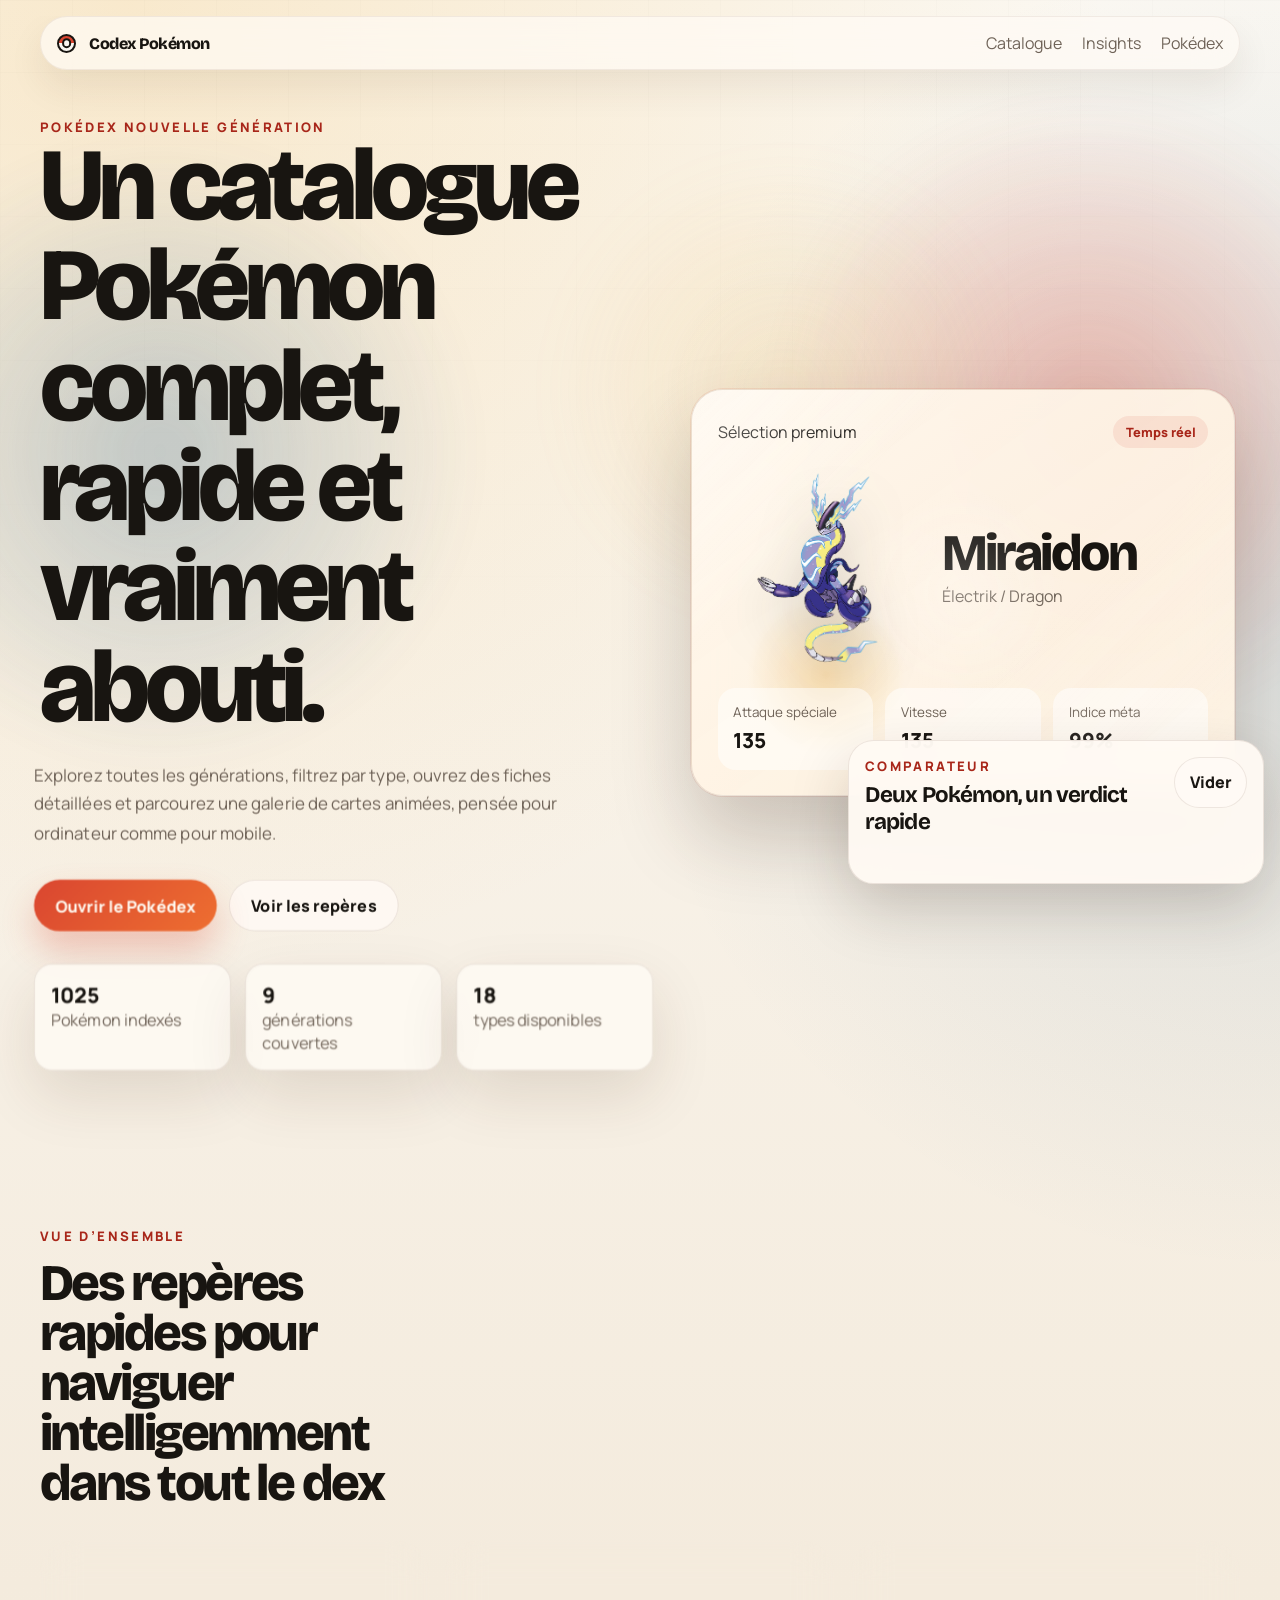
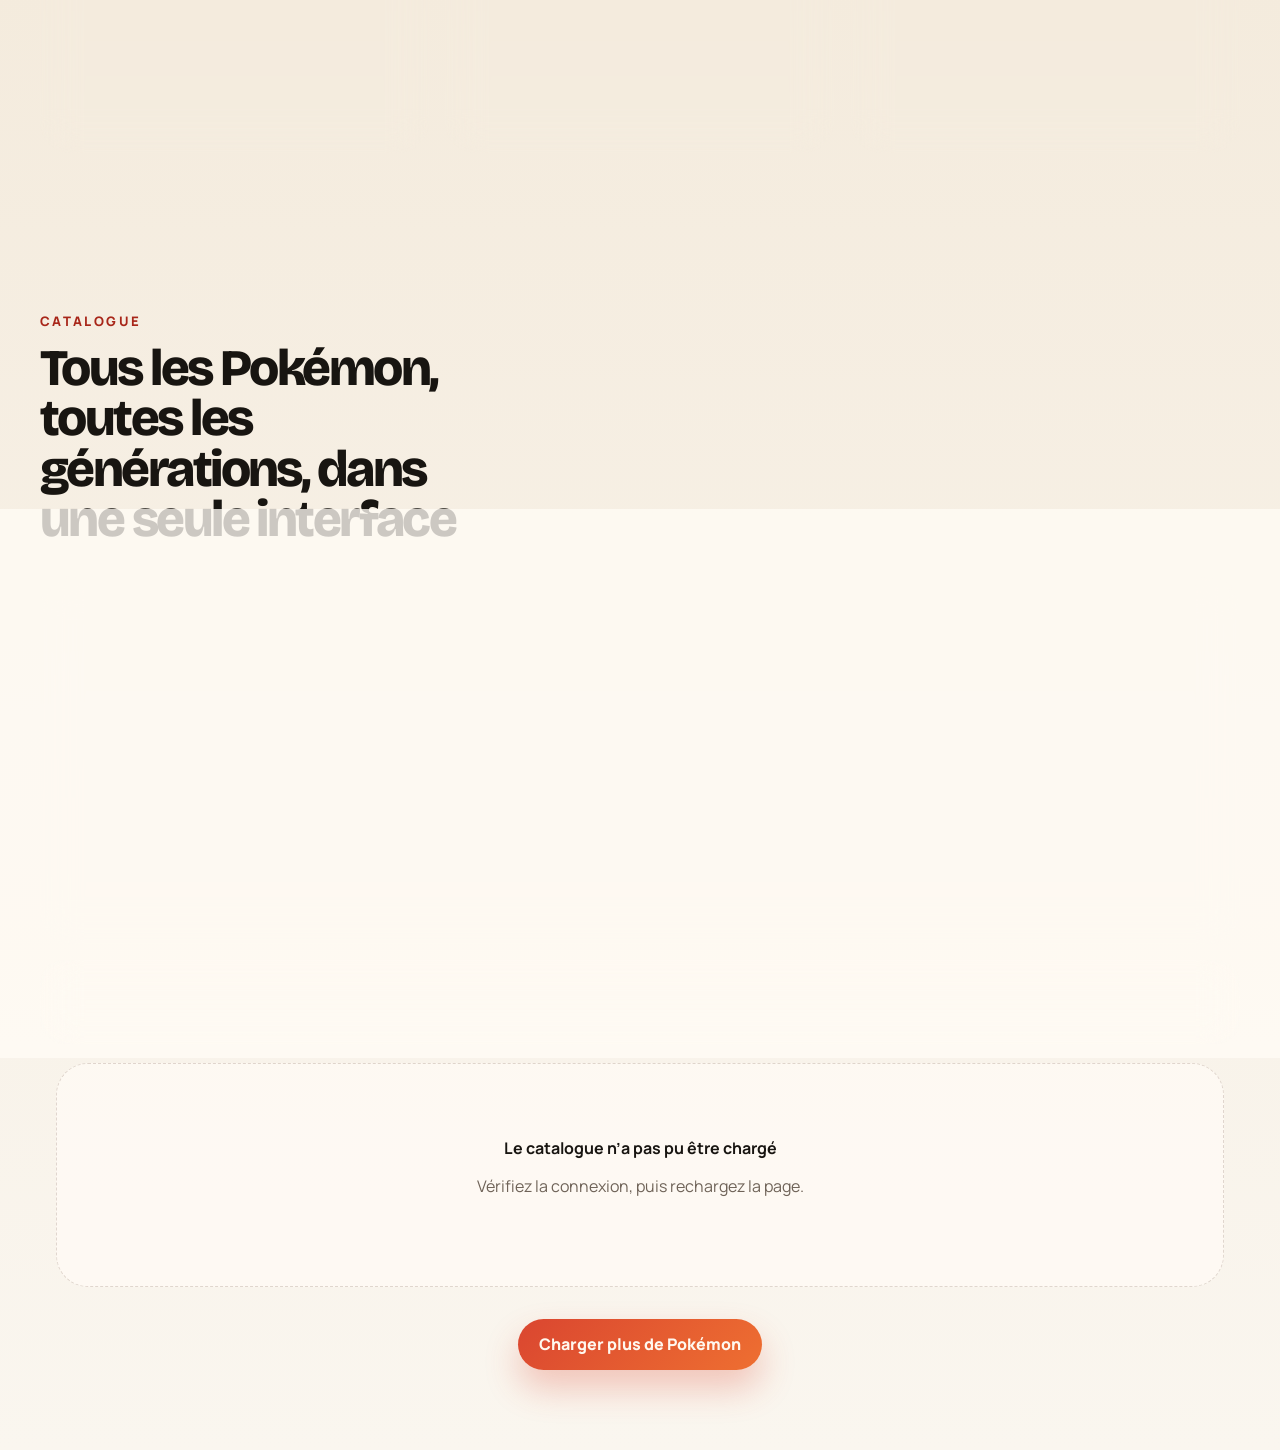
==== commit dad0edb9: "feat: TCG card gallery in detail modal via TCGdex API When opening a Pokemon detail modal, fetches m" ====
--- a/index.html
+++ b/index.html
@@ -301,6 +301,14 @@
           </div>
         </section>
       </div>
+
+      <div class="tcg-gallery" id="tcg-gallery" hidden>
+        <div class="detail-block-head">
+          <h3>Cartes TCG</h3>
+          <span id="tcg-count" class="detail-block-head-span"></span>
+        </div>
+        <div class="tcg-scroll" id="tcg-scroll" aria-label="Galerie de cartes TCG"></div>
+      </div>
     </dialog>
 
     <button class="fab-filter" id="fab-filter" type="button" aria-label="Filtres et recherche">
--- a/styles.css
+++ b/styles.css
@@ -1085,6 +1085,111 @@
   margin-top: 0.4rem;
 }
 
+/* === TCG Gallery === */
+.tcg-gallery {
+  margin-top: 1rem;
+  padding: 1rem;
+  border: 1px solid var(--stroke);
+  border-radius: var(--radius-lg);
+  background: var(--surface);
+  backdrop-filter: blur(18px);
+  box-shadow: var(--shadow-soft);
+}
+
+.tcg-gallery[hidden] {
+  display: none;
+}
+
+.tcg-gallery .detail-block-head {
+  margin-bottom: 0.9rem;
+}
+
+.detail-block-head-span {
+  color: var(--muted);
+  font-weight: 700;
+  font-size: 0.88rem;
+}
+
+.tcg-scroll {
+  display: flex;
+  gap: 0.75rem;
+  overflow-x: auto;
+  padding-bottom: 0.6rem;
+  scroll-snap-type: x mandatory;
+  -webkit-overflow-scrolling: touch;
+  scrollbar-width: thin;
+  scrollbar-color: var(--stroke) transparent;
+}
+
+.tcg-scroll::-webkit-scrollbar {
+  height: 4px;
+}
+
+.tcg-scroll::-webkit-scrollbar-thumb {
+  background: var(--stroke);
+  border-radius: 999px;
+}
+
+.tcg-card-item {
+  flex-shrink: 0;
+  scroll-snap-align: start;
+  width: 9rem;
+  cursor: pointer;
+  text-decoration: none;
+  color: inherit;
+}
+
+.tcg-card-item img {
+  width: 100%;
+  border-radius: 0.8rem;
+  box-shadow: 0 6px 16px rgba(60, 31, 17, 0.18);
+  transition: transform 240ms var(--ease), box-shadow 240ms var(--ease);
+  display: block;
+  background: var(--surface);
+}
+
+.tcg-card-item:hover img {
+  transform: translateY(-4px) scale(1.03);
+  box-shadow: 0 12px 28px rgba(60, 31, 17, 0.24);
+}
+
+.tcg-card-meta {
+  margin-top: 0.4rem;
+  font-size: 0.7rem;
+  color: var(--muted);
+  text-align: center;
+  line-height: 1.3;
+  overflow: hidden;
+  text-overflow: ellipsis;
+  white-space: nowrap;
+}
+
+.tcg-card-rarity {
+  font-size: 0.65rem;
+  color: var(--accent-deep);
+  font-weight: 700;
+  text-align: center;
+  text-transform: uppercase;
+  letter-spacing: 0.08em;
+}
+
+.tcg-loading {
+  display: flex;
+  align-items: center;
+  gap: 0.6rem;
+  color: var(--muted);
+  font-size: 0.88rem;
+  padding: 0.5rem 0;
+}
+
+.tcg-empty {
+  color: var(--muted);
+  font-size: 0.88rem;
+  padding: 0.5rem 0;
+}
+
+/* === end TCG Gallery === */
+
 .reveal {
   opacity: 0;
   transform: translateY(22px);
@@ -1219,6 +1324,31 @@
 
   .hero {
     min-height: auto;
+    /* Disable 3D perspective on mobile — prevents overflow/clipping bugs */
+    perspective: none;
+  }
+
+  /* Remove all translateZ — they conflict with overflow:hidden on mobile */
+  .hero-copy,
+  .hero-panel,
+  .hero-card {
+    transform-style: flat;
+    will-change: auto;
+  }
+
+  .hero-feature img {
+    margin-inline: auto;
+    transform: none;
+    animation: float-art 5s ease-in-out infinite;
+  }
+
+  .hero-feature h2,
+  .hero-card-top,
+  .hero-stats,
+  .hero-text,
+  .hero-actions,
+  .hero-metrics {
+    transform: none;
   }
 
   .hero h1,
@@ -1229,10 +1359,6 @@
   .hero-feature {
     grid-template-columns: 1fr;
     text-align: center;
-  }
-
-  .hero-feature img {
-    margin-inline: auto;
   }
 
   .hero-stats,
@@ -1310,18 +1436,33 @@
   }
 
   .compare-panel {
-    left: 1rem;
-    right: 1rem;
+    left: 0.75rem;
+    right: 0.75rem;
+    bottom: 5.5rem;
     width: auto;
-  }
-
-  .compare-slots,
+    max-height: 55dvh;
+    overflow-y: auto;
+    overscroll-behavior: contain;
+  }
+
+  .compare-slots {
+    grid-template-columns: repeat(2, minmax(0, 1fr));
+  }
+
   .compare-row {
-    grid-template-columns: 1fr;
+    grid-template-columns: minmax(0, 1fr) 3.8rem minmax(0, 1fr);
+    font-size: 0.82rem;
+    gap: 0.35rem;
+  }
+
+  .compare-row b {
+    min-width: auto;
+    font-size: 0.78rem;
   }
 
   .stat-row {
-    grid-template-columns: 1fr;
+    grid-template-columns: 5.5rem minmax(0, 1fr) 2.5rem;
+    gap: 0.5rem;
   }
 
   .pokemon-card-frame {
@@ -1336,20 +1477,74 @@
   }
 
   .pokemon-card {
-    min-height: 20rem;
-    padding: 0.8rem;
+    min-height: 0;
+    padding: 0.75rem;
   }
 
   .pokemon-card-media {
-    min-height: 10rem;
+    min-height: 9rem;
+    margin-bottom: 0.7rem;
   }
 
   .pokemon-card-media img {
-    width: min(9rem, 78%);
+    width: min(8rem, 80%);
   }
 
   .pokemon-card h3 {
-    font-size: 1.35rem;
+    font-size: 1.1rem;
+    margin-top: 0.3rem;
+  }
+
+  /* Gen chip squishes the name — hide it on cards */
+  .pokemon-card .gen-chip {
+    display: none;
+  }
+
+  /* Meta text is too long for narrow cards — clamp to 2 lines */
+  .pokemon-card-meta {
+    font-size: 0.78rem;
+    display: -webkit-box;
+    -webkit-line-clamp: 2;
+    -webkit-box-orient: vertical;
+    overflow: hidden;
+  }
+
+  /* Stack footer: types on top, buttons below */
+  .pokemon-card-footer {
+    flex-direction: column;
+    align-items: stretch;
+    gap: 0.45rem;
+    margin-top: 0.7rem;
+  }
+
+  /* 3 buttons in a compact grid */
+  .pokemon-card-actions {
+    display: grid;
+    grid-template-columns: repeat(3, 1fr);
+    gap: 0.2rem;
+    flex-wrap: nowrap;
+  }
+
+  .pokemon-card-button {
+    min-height: 2rem;
+    padding: 0.3rem 0.2rem;
+    font-size: 0.7rem;
+    border-radius: 0.6rem;
+    text-align: center;
+    justify-content: center;
+  }
+
+  /* Type chips compact */
+  .pokemon-card-footer .chip-row {
+    flex-wrap: nowrap;
+    overflow: hidden;
+    gap: 0.3rem;
+  }
+
+  .pokemon-card-footer .type-chip {
+    font-size: 0.7rem;
+    padding: 0.2rem 0.5rem;
+    min-height: 1.6rem;
   }
 }
 
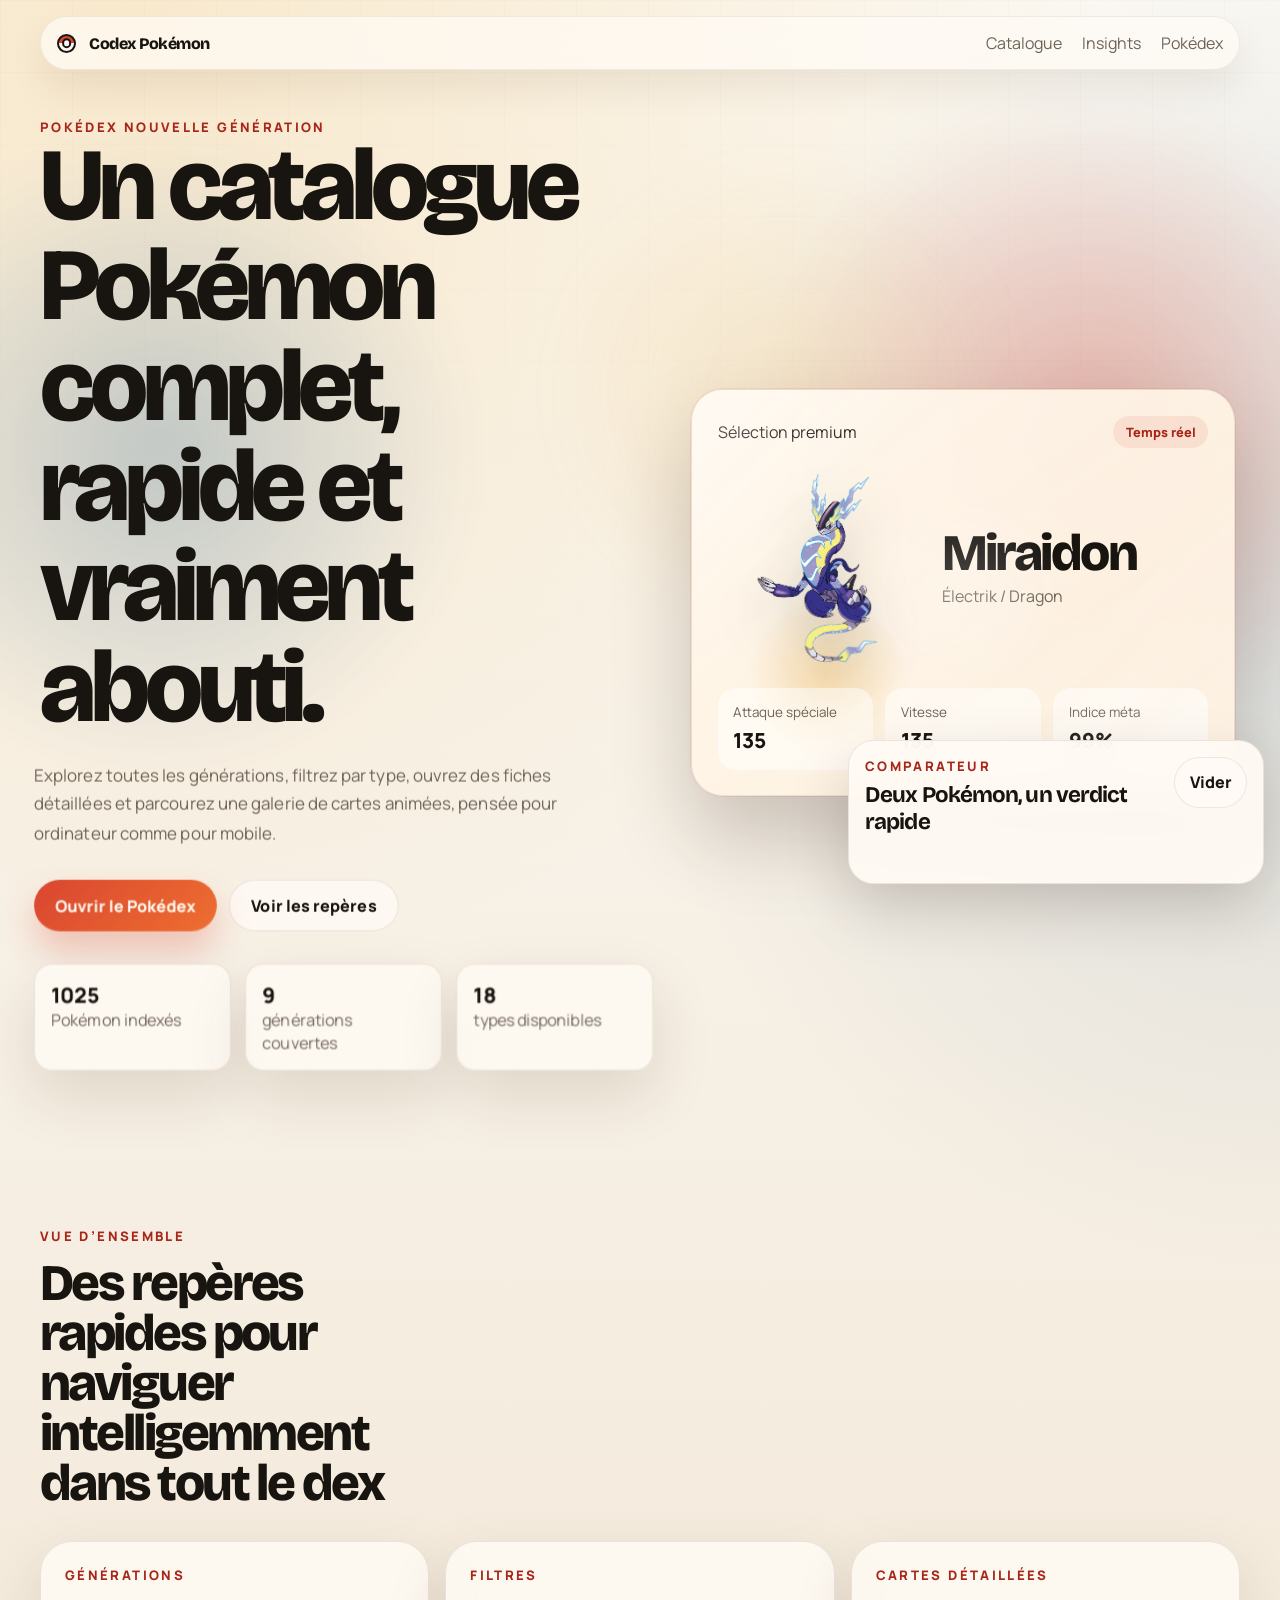
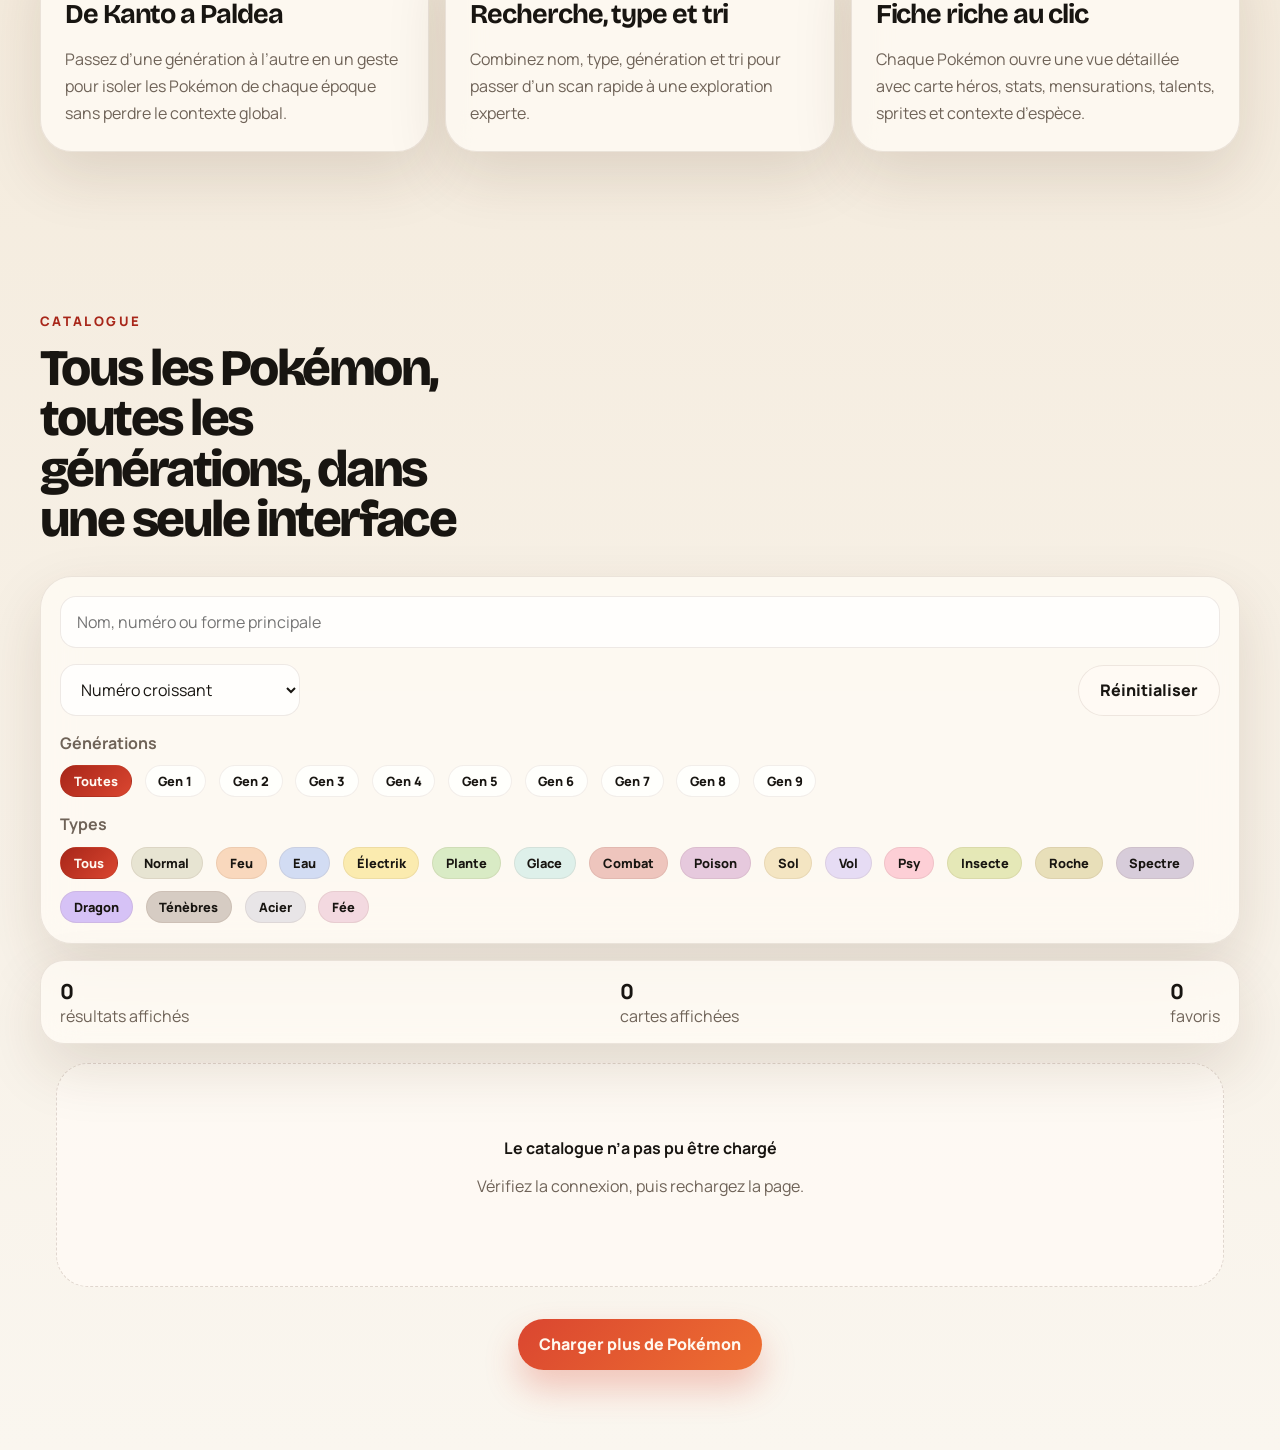
==== commit fcc46b54: "feat: TCG cards en grille + lightbox zoom avec croix de fermeture - Remplace le scroll horizontal pa" ====
--- a/index.html
+++ b/index.html
@@ -311,6 +311,11 @@
       </div>
     </dialog>
 
+    <dialog class="tcg-lightbox" id="tcg-lightbox">
+      <button class="tcg-lightbox-close" id="tcg-lightbox-close" type="button" aria-label="Fermer l'aperçu">✕</button>
+      <img class="tcg-lightbox-img" id="tcg-lightbox-img" src="" alt="" loading="lazy" decoding="async" />
+    </dialog>
+
     <button class="fab-filter" id="fab-filter" type="button" aria-label="Filtres et recherche">
       <svg width="22" height="22" viewBox="0 0 24 24" fill="none" stroke="currentColor" stroke-width="2.5" stroke-linecap="round" stroke-linejoin="round" aria-hidden="true">
         <circle cx="11" cy="11" r="8"/><line x1="21" y1="21" x2="16.65" y2="16.65"/>
--- a/styles.css
+++ b/styles.css
@@ -1111,32 +1111,22 @@
 }
 
 .tcg-scroll {
+  display: grid;
+  grid-template-columns: repeat(auto-fill, minmax(120px, 1fr));
+  gap: 1rem;
+}
+
+.tcg-card-item {
+  cursor: pointer;
+  background: none;
+  border: none;
+  padding: 0;
+  text-align: center;
+  color: inherit;
   display: flex;
-  gap: 0.75rem;
-  overflow-x: auto;
-  padding-bottom: 0.6rem;
-  scroll-snap-type: x mandatory;
-  -webkit-overflow-scrolling: touch;
-  scrollbar-width: thin;
-  scrollbar-color: var(--stroke) transparent;
-}
-
-.tcg-scroll::-webkit-scrollbar {
-  height: 4px;
-}
-
-.tcg-scroll::-webkit-scrollbar-thumb {
-  background: var(--stroke);
-  border-radius: 999px;
-}
-
-.tcg-card-item {
-  flex-shrink: 0;
-  scroll-snap-align: start;
-  width: 9rem;
-  cursor: pointer;
-  text-decoration: none;
-  color: inherit;
+  flex-direction: column;
+  align-items: center;
+  width: 100%;
 }
 
 .tcg-card-item img {
@@ -1151,6 +1141,57 @@
 .tcg-card-item:hover img {
   transform: translateY(-4px) scale(1.03);
   box-shadow: 0 12px 28px rgba(60, 31, 17, 0.24);
+}
+
+/* === TCG Lightbox === */
+.tcg-lightbox {
+  position: fixed;
+  inset: 0;
+  margin: auto;
+  width: min(88vw, 380px);
+  max-height: 90vh;
+  border: none;
+  background: transparent;
+  padding: 0;
+  overflow: visible;
+}
+
+.tcg-lightbox::backdrop {
+  background: rgba(24, 21, 17, 0.84);
+  backdrop-filter: blur(6px);
+}
+
+.tcg-lightbox-img {
+  width: 100%;
+  height: auto;
+  border-radius: 1.2rem;
+  box-shadow: 0 32px 80px rgba(24, 21, 17, 0.5);
+  display: block;
+}
+
+.tcg-lightbox-close {
+  position: absolute;
+  top: -0.9rem;
+  right: -0.9rem;
+  width: 2rem;
+  height: 2rem;
+  border-radius: 50%;
+  border: none;
+  background: var(--accent);
+  color: #fff8ef;
+  font-size: 1rem;
+  line-height: 1;
+  cursor: pointer;
+  display: flex;
+  align-items: center;
+  justify-content: center;
+  box-shadow: 0 4px 12px rgba(218, 70, 48, 0.45);
+  transition: transform 150ms var(--ease);
+  z-index: 1;
+}
+
+.tcg-lightbox-close:hover {
+  transform: scale(1.12);
 }
 
 .tcg-card-meta {
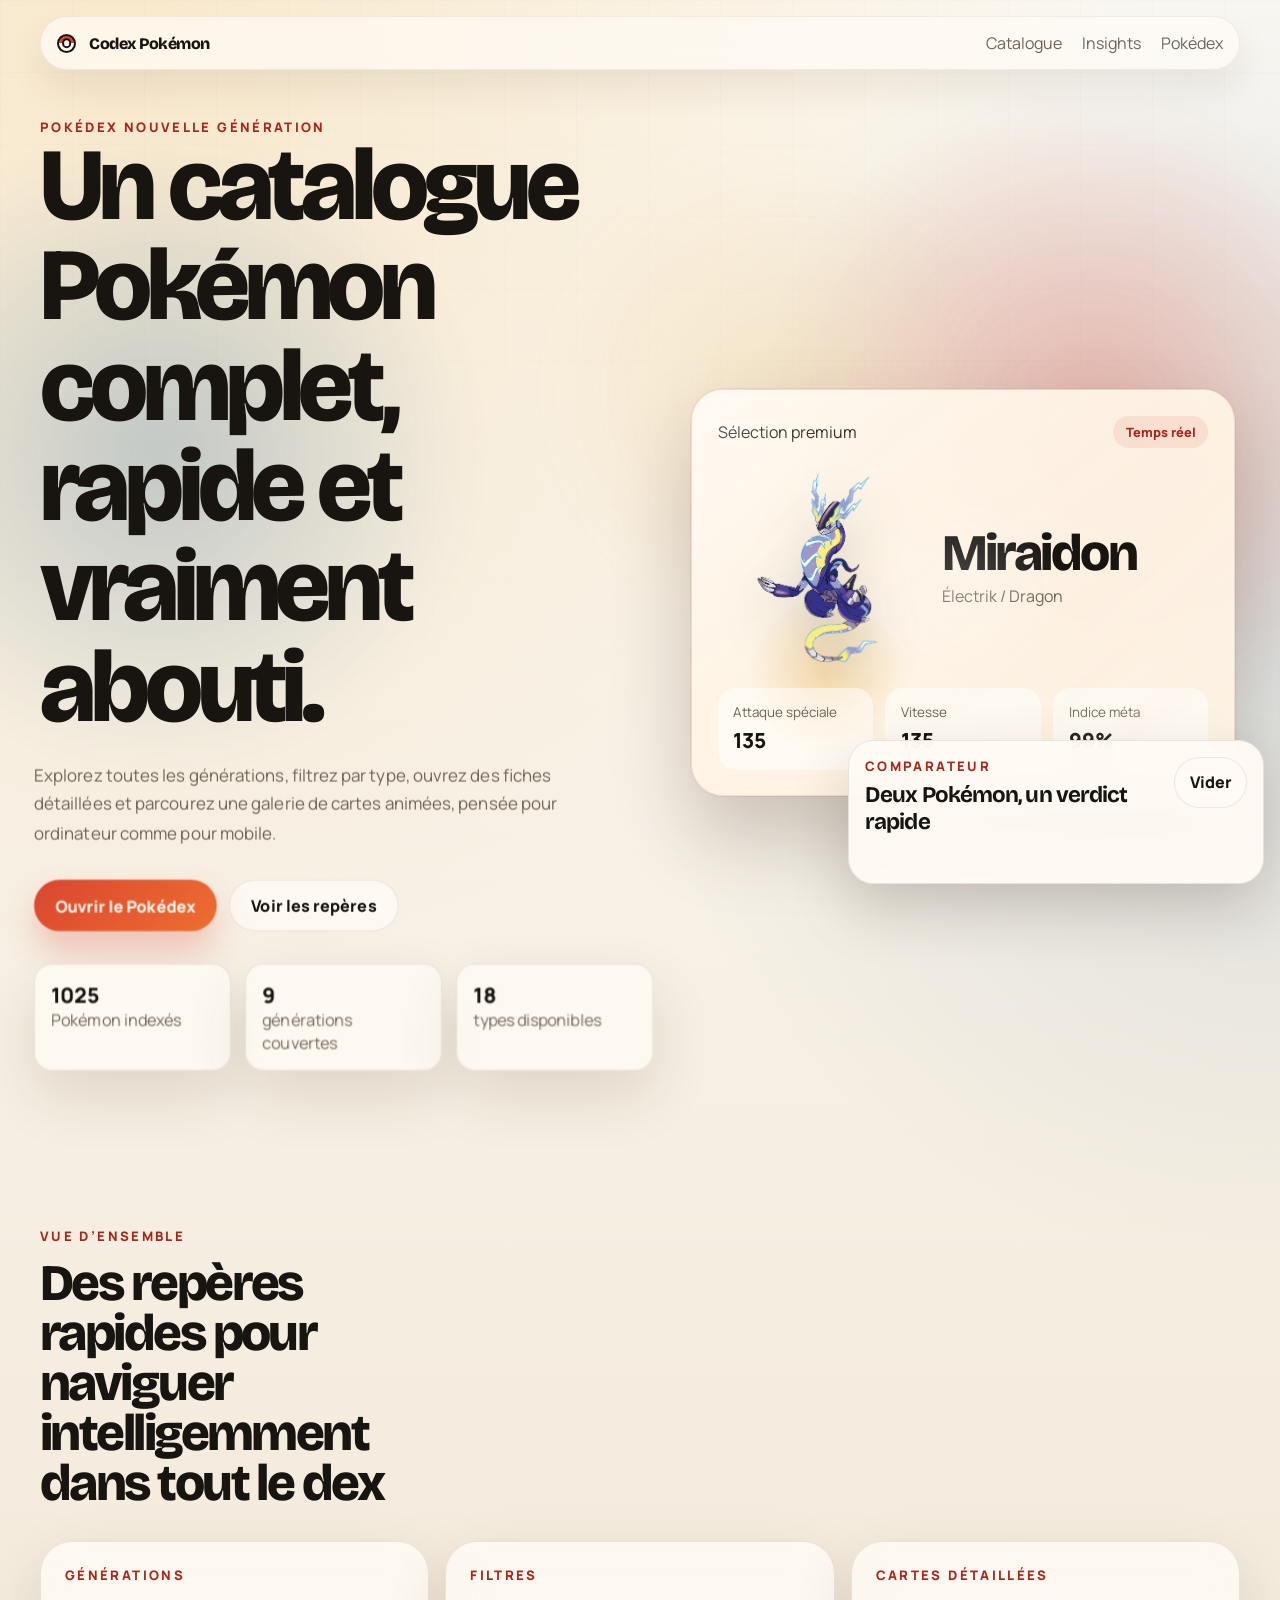
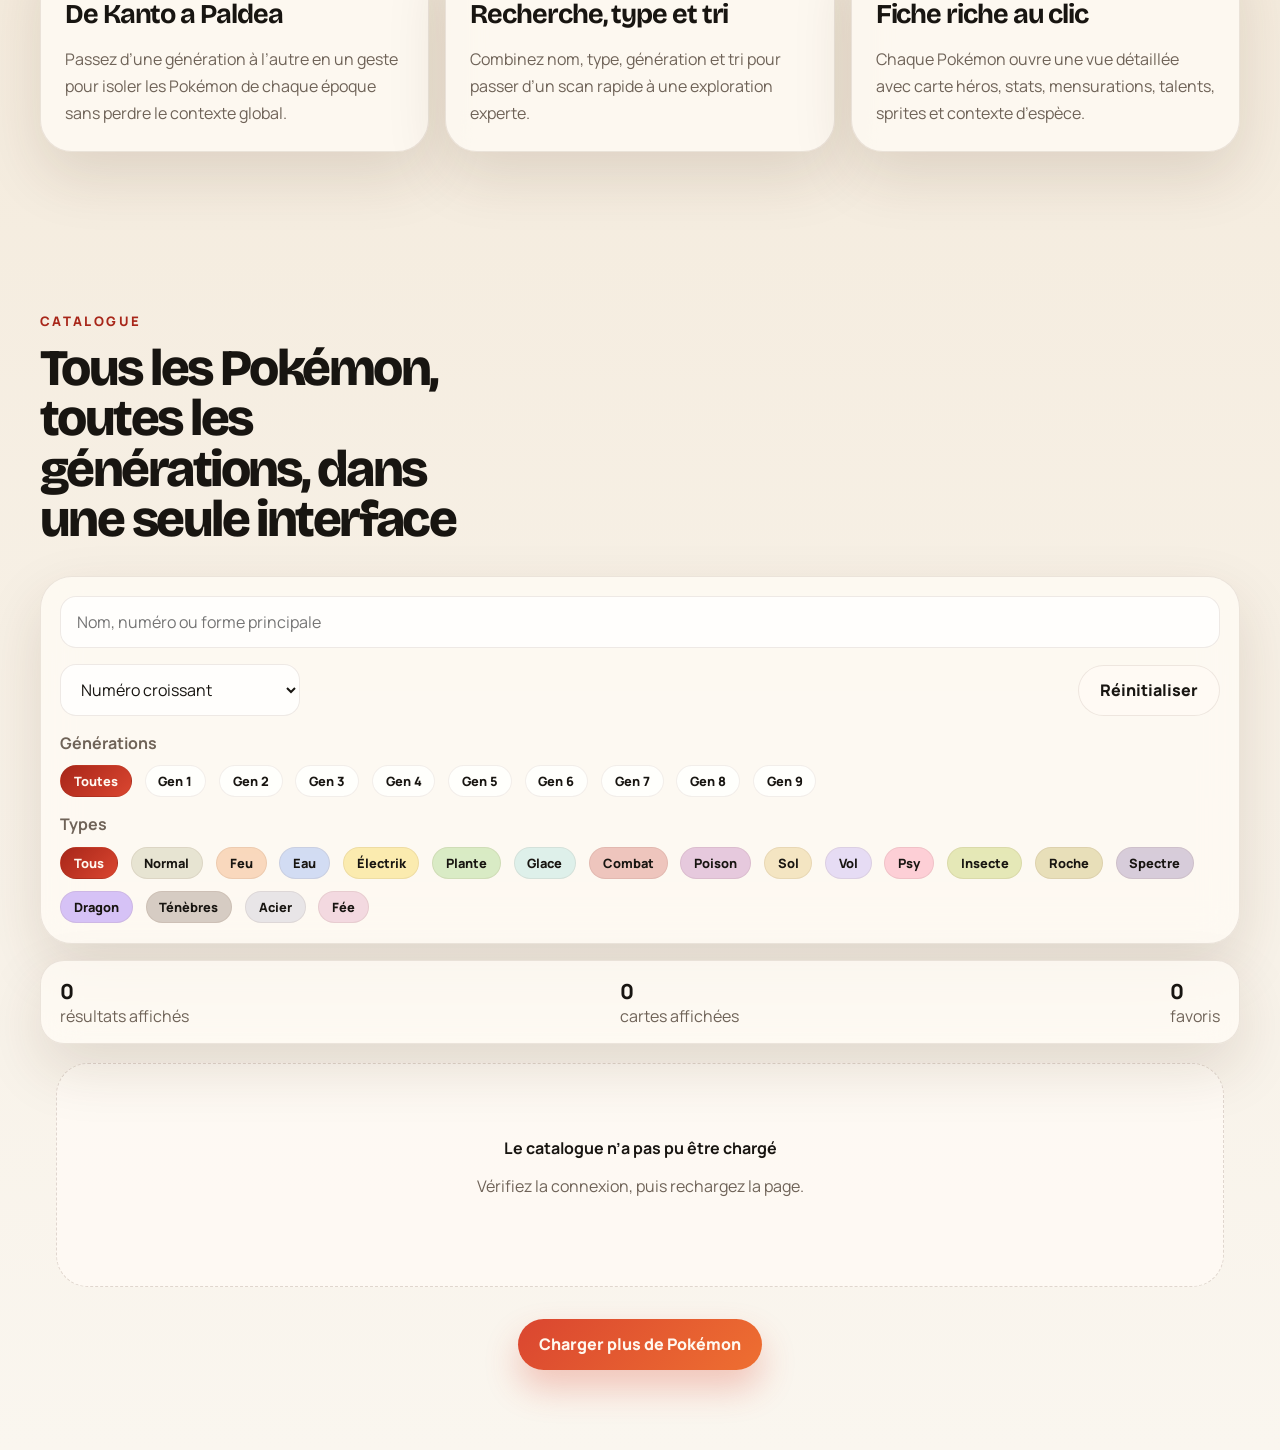
==== commit 8d406a25: "perf: optimisations rendering, JS et réseau - rAF throttle sur pointermove (hero + cartes) → supprim" ====
--- a/index.html
+++ b/index.html
@@ -10,6 +10,10 @@
     />
     <link rel="preconnect" href="https://fonts.googleapis.com" />
     <link rel="preconnect" href="https://fonts.gstatic.com" crossorigin />
+    <link rel="preconnect" href="https://pokeapi.co" />
+    <link rel="preconnect" href="https://raw.githubusercontent.com" />
+    <link rel="preconnect" href="https://api.tcgdex.net" />
+    <link rel="preconnect" href="https://assets.tcgdex.net" />
     <link
       href="https://fonts.googleapis.com/css2?family=Bricolage+Grotesque:wght@400;500;600;700;800&family=Manrope:wght@400;500;600;700;800&display=swap"
       rel="stylesheet"
--- a/styles.css
+++ b/styles.css
@@ -104,6 +104,7 @@
   background: radial-gradient(circle, rgba(218, 70, 48, 0.46), transparent 70%);
   animation: drift 18s ease-in-out infinite;
   opacity: 0.72;
+  will-change: transform;
 }
 
 .orb-b {
@@ -113,6 +114,7 @@
   background: radial-gradient(circle, rgba(37, 93, 143, 0.36), transparent 70%);
   animation: drift 20s ease-in-out infinite reverse;
   opacity: 0.72;
+  will-change: transform;
 }
 
 .orb-c {
@@ -122,6 +124,7 @@
   background: radial-gradient(circle, rgba(239, 179, 71, 0.30), transparent 70%);
   animation: drift 22s ease-in-out infinite;
   opacity: 0.55;
+  will-change: transform;
 }
 
 .bg-mesh {
@@ -617,6 +620,9 @@
   --card-accent: var(--type-tint);
   --card-accent-strong: rgba(218, 70, 48, 0.22);
   border-top: 2px solid var(--type-border, rgba(88, 52, 34, 0.11));
+  will-change: transform;
+  content-visibility: auto;
+  contain-intrinsic-size: 0 24rem;
 }
 
 .pokemon-card::before {
@@ -659,6 +665,7 @@
 .pokemon-card-media img {
   width: min(12rem, 78%);
   aspect-ratio: 1;
+  will-change: transform, filter;
   object-fit: contain;
   filter: drop-shadow(0 18px 18px rgba(24, 21, 17, 0.14));
   transition: transform 260ms var(--ease), filter 260ms var(--ease);
